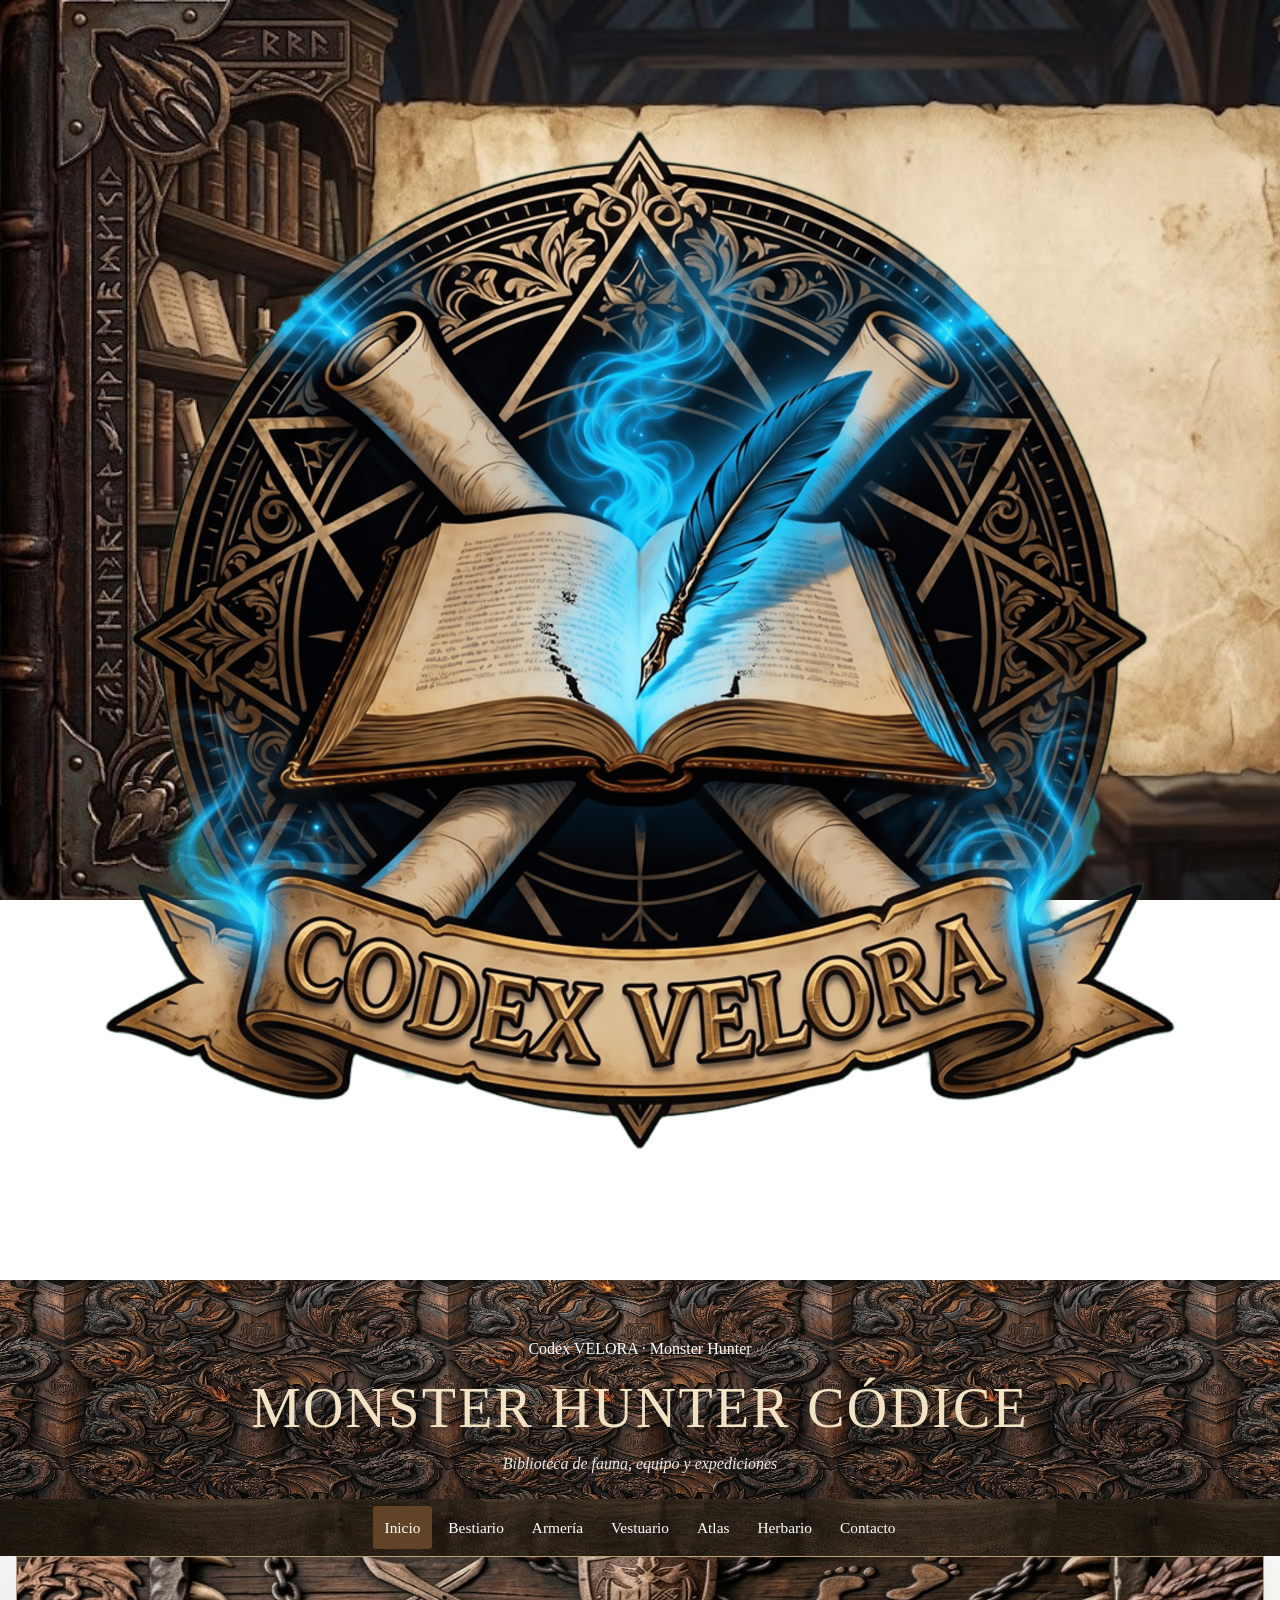
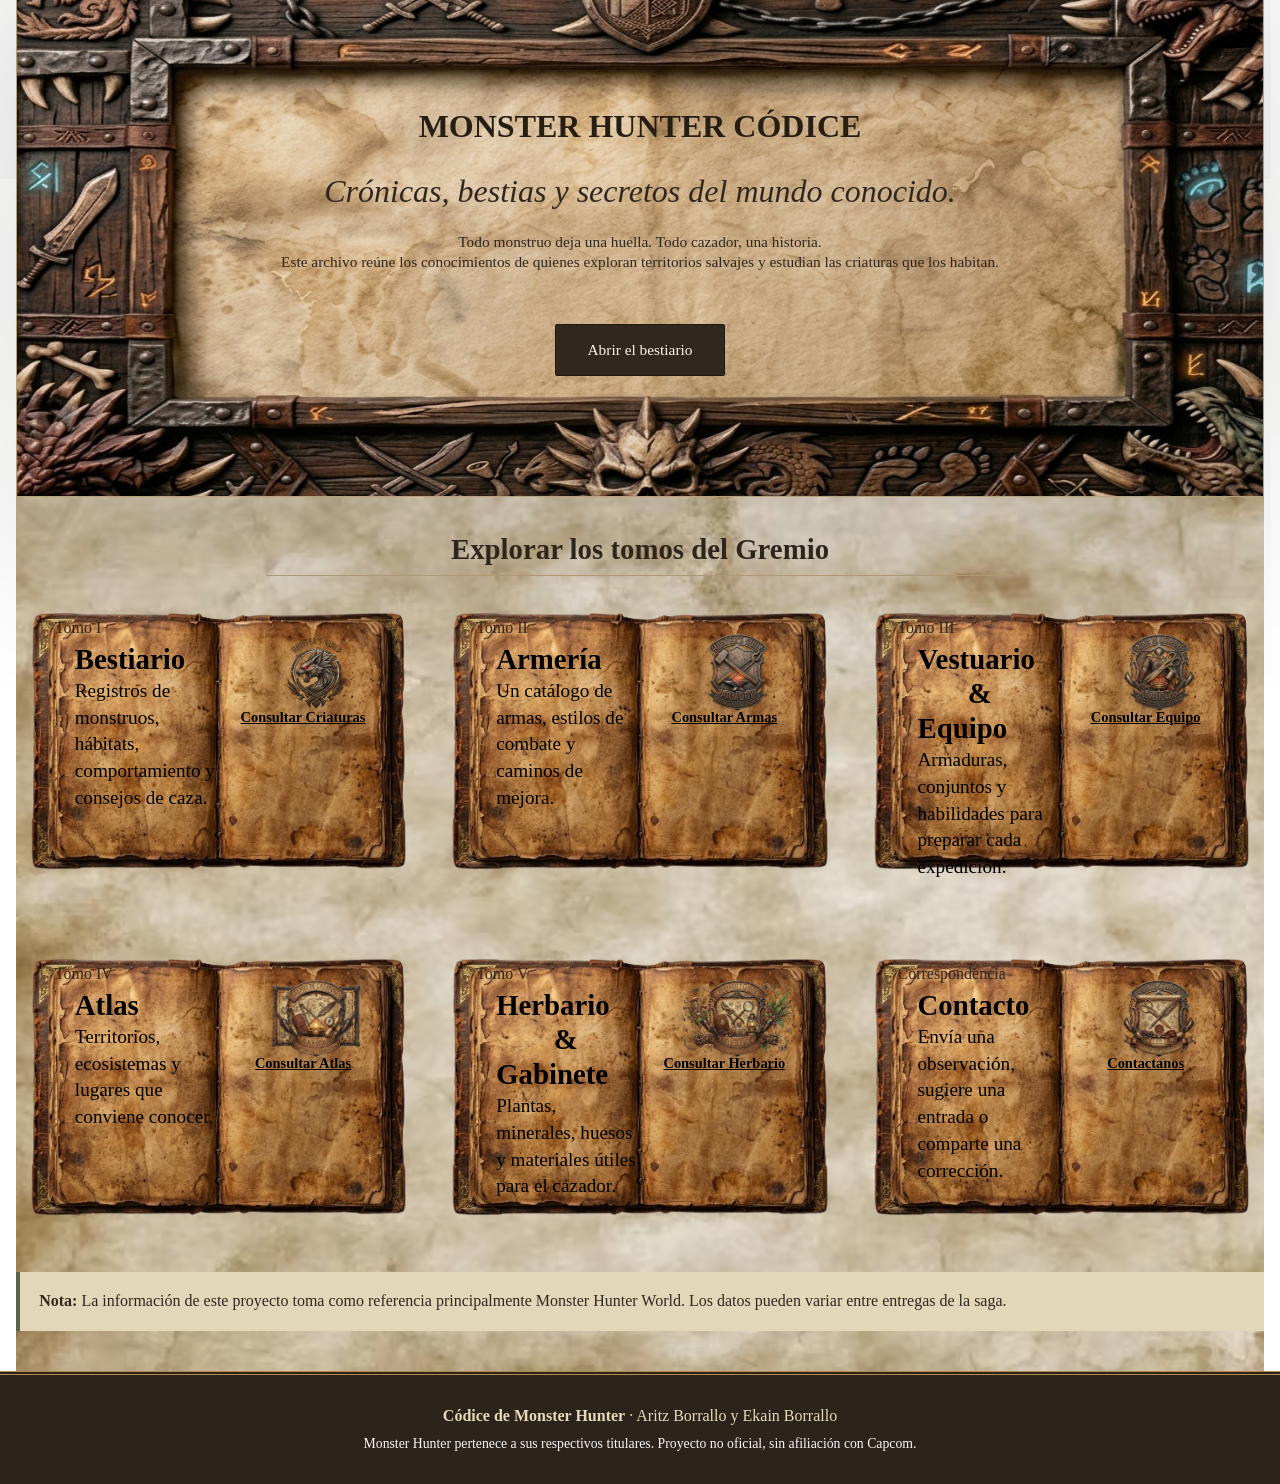
==== index.html @ e7c1351a "ok" ====
<!doctype html>
<html lang="es">
<!--{CONFIG}-->

<head>
  <meta charset="utf-8">
  <meta name="viewport" content="width=device-width, initial-scale=1">
  <meta name="description"
    content="Todo lo que necesitas para entender Monster Hunter: bestiario, armeria, vestuario, herbario y atlas en un solo lugar.">
  <title>MONSTER HUNTER CÓDICE</title>
  <link rel="stylesheet" href="Diseño/Estilos/estilos.css">
  <link rel="stylesheet" href="Diseño/Estilos/propio.css">
  <link rel="icon" type="image/png" href="Media/Imagenes/Logo-Empresa.png">
</head>
<!--{PAGINA}-->

<body>
  <!-- ==========================================
                  ENCABEZADO
  ========================================== -->
  <a class="skip-link" href="#contenido"><img src="Media/Imagenes/Logo-Empresa.png" alt="Logo de la Empresa"> </img></a>
  <!------------------------- TITULAR ------------------------->
  <header class="site-header">
    <div class="header-inner">
      <p class="eyebrow">Codex VELORA · Monster Hunter</p>
      <p class="site-title">MONSTER HUNTER CÓDICE</p>
      <p class="site-subtitle">Biblioteca de fauna, equipo y expediciones</p>
    </div>
  </header>
  <!------------------------- MENU ------------------------->
  <nav class="site-nav" aria-label="Navegación principal">
    <div class="nav-inner">
      <a href="index.html" aria-current="page">Inicio</a>
      <a href="Web/Paginas/bestiario.html">Bestiario</a>
      <a href="Web/Paginas/armeria.html">Armería</a>
      <a href="Web/Paginas/vestuario.html">Vestuario</a>
      <a href="Web/Paginas/atlas.html">Atlas</a>
      <a href="Web/Paginas/herbario.html">Herbario</a>
      <a href="Web/Paginas/contacto.html">Contacto</a>
    </div>
  </nav>

  <!-- ==========================================
                  CUERPO
  ========================================== -->
  <main id="contenido">
    <!------------------------- PANEL-PRINCIAPL ------------------------->
    <section class="paper-panel hero panel">
      <h1 id="titulo-bajo">MONSTER HUNTER CÓDICE</h1>
      <p class="lead" id="subtitulo"><em>Crónicas, bestias y secretos del mundo conocido.</em></p>
      <p class="centro" id="texto-inicio">Todo monstruo deja una huella. Todo cazador, una historia. <br> Este archivo reúne los
        conocimientos de quienes
        exploran territorios salvajes y estudian las criaturas que los habitan.</p><br>
      <a class="button-link" href="Web/Paginas/bestiario.html">Abrir el bestiario</a>
    </section>
    <!------------------------- LIBRERIA ------------------------->
    <h2 class="section-heading centro"> <br>Explorar los tomos del Gremio</h2>
    <section class="card-grid-libros" aria-label="Secciones del archivo">
      <article class="Fondo-libro"><span class="card-icon" aria-hidden="true"></span><span class="tag">Tomo
          I</span>
        <h2>Bestiario</h2>
        <img class="iconos" src="Media/Imagenes/Bestiario-icono-new.png" alt="Icono del Bestiario">
        <p>Registros de monstruos, hábitats, comportamiento y consejos de caza.</p><a class="pos-izquierda"
          href="Web/Paginas/bestiario.html">Consultar Criaturas </a>
      </article>
      <article class="Fondo-libro"><span class="card-icon" aria-hidden="true"></span><span class="tag">Tomo II</span>
        <h2>Armería</h2>
        <img class="iconos" src="Media/Imagenes/Armeria-icono.png" alt="Icono de la Armería">
        <p>Un catálogo de armas, estilos de combate y caminos de mejora.</p><a class="pos-izquierda"
          href="Web/Paginas/armeria.html">Consultar Armas </a>
      </article>
      <article class="Fondo-libro"><span class="card-icon" aria-hidden="true"></span><span class="tag">Tomo
          III</span>
        <h2>Vestuario<br>&nbsp;&nbsp;&nbsp;&nbsp;&nbsp;&nbsp;&nbsp;&<br> Equipo </h2>
        <img class="iconos" src="Media/Imagenes/Vestuario-Gremio-icono.png" alt="Icono del Vestuario">
        <p>Armaduras, conjuntos y habilidades para preparar cada expedición.</p><a class="pos-izquierda"
          href="Web/Paginas/vestuario.html">Consultar Equipo</a><br>
      </article>
      <article class="Fondo-libro"><span class="card-icon" aria-hidden="true"></span><span class="tag">Tomo
          IV</span>
        <h2>Atlas</h2>
        <img class="iconos" src="Media/Imagenes/Atlas-icono.png" alt="Icono del Atlas">
        <p>Territorios, ecosistemas y lugares que conviene conocer.</p><a class="pos-izquierda"
          href="Web/Paginas/atlas.html">Consultar Atlas</a>
      </article>
      <article class="Fondo-libro"><span class="card-icon" aria-hidden="true"></span><span class="tag">Tomo V</span>
        <h2>Herbario <br>&nbsp;&nbsp;&nbsp;&nbsp;&nbsp;&nbsp;&nbsp; & <br>Gabinete</h2>
        <img class="iconos" src="Media/Imagenes/Herbario-Gabinete-icono.png" alt="Icono del Herbario">
        <p>Plantas, minerales, huesos y materiales útiles para el cazador.</p><a class="pos-izquierda"
          href="Web/Paginas/herbario.html">Consultar
          Herbario </a>
      </article>
      <article class="Fondo-libro"><span class="card-icon" aria-hidden="true"></span><span
          class="tag">Correspondencia</span>
        <h2>Contacto</h2>
        <img class="iconos" src="Media/Imagenes/Contacto-icono.png" alt="Icono del Contacto">
        <p>Envía una observación, sugiere una entrada o comparte una corrección.</p><a class="pos-izquierda"
          href="Web/Paginas/contacto.html">Contactanos</a><br>
      </article>
    </section>
    <aside class="note"><strong>Nota:</strong> La información de este proyecto toma como referencia
      principalmente Monster Hunter World. Los datos pueden variar entre entregas de la saga.</aside>
  </main>

  <!-- ==========================================
                  FINAL
  ========================================== -->
  <footer class="site-footer">
    <div class="site-footer-inner">
      <p><strong>Códice de Monster Hunter</strong> · Aritz Borrallo y Ekain Borrallo</p>
      <p class="small-print2">Monster Hunter pertenece a sus respectivos titulares. Proyecto no oficial, sin afiliación
        con Capcom.</p>
    </div>
  </footer>
</body>

</html>
---- Diseño/Estilos/estilos.css ----
/* Identifica unos colores con texto */
:root {
  --ink: #30271f;
  --ink-soft: #554433;
  --paper: #f0e4c8;
  --paper-light: #fbf4e5;
  --paper-dark: #d8c49c;
  --gold: #b28a4c;
  --moss: #59634a;
  --line: #b7a17a;
  --shadow: rgba(25, 18, 12, .22);
  --border-monster: #5f5f5f;
}

/* Da forma a las cajas de texto */
* {
  box-sizing: border-box;
}

html {
  scroll-behavior: smooth;
}
/* Da forma al cuerpo */
body {
  margin: 0;
  color: var(--ink);
  font-family: Georgia, "Times New Roman", serif;
  line-height: 1.65;

}

/* Da forma a las imagenes */
img {
  max-width: 100%;
  display: block;
}

/* Da color a los links */
a {
  color: rgb(103, 80, 47);
}

/* cambia el color de los links al pasar el cursor por encima */
a:hover,
a:focus-visible {
  color: #9a6429;
}

/* Ajusta el header, main, nav y footer */
.header-inner,
.nav-inner,
main,
.site-footer-inner {
  width: min(1300px, calc(100% - 2rem));
  margin-inline: auto
}

/* Ajusta el header */
.header-inner {
  padding: 2.5rem 0 1.35rem;
  text-align: center;
}

/* Ajusta el header */
.site-title {
  margin: 0;
  color: #f5e7c7;
  font-size: clamp(2rem, 6vw, 3.5rem);
  line-height: 1.08;
  letter-spacing: .04em;
  text-transform: uppercase;
}

/* Ajusta el texto del header */
.site-subtitle {
  margin: .75rem 0 0;
  color: #f1f0ed;
  font-style: italic;
}

/* Ajusta el menu */
.site-nav {
  background-image: url('../../Media/Imagenes/Patron-tablas.jpg');
  position: sticky;
  top: 0;
  z-index: 100;
}

/* Ajusta el menu */
.nav-inner {
  display: flex;
  flex-wrap: wrap;
  justify-content: center;
  gap: .25rem;
  padding: .45rem 0;
}

/* Ajusta los links del menu */
.site-nav a {
  display: inline-block;
  padding: .55rem .75rem;
  border-radius: 3px;
  color: white;
  text-decoration: none;
  font-size: .96rem;
}

/* Hace efectos al pasar el cursor por el menu */
.site-nav a:hover,
.site-nav a:focus-visible,
.site-nav a[aria-current="page"] {
  background: #614427;
  color: white;
}

/* Ajusta el main */
main {
  padding: 0rem 0 1.25rem;
  min-height: 60vh;
}

/* Ajusta los section */
.paper-panel {
  background: #2c231b00;
  border: 1px solid var(--line);
  box-shadow: 0 8px 240px var(--shadow);
  padding: clamp(0.5rem, 3vw, 2rem);
  position: relative;
}

/* Ajusta el contenedor del cuadro del inicio */
.panel {
  background-image: url('../../Media/Imagenes/Fondo-inicio-cuadro.jpg');
  background-repeat: no-repeat;
  background-position: center;
  background-size: 120% 130%;
  /* Ajuste exacto al contenedor */
  margin: 0 auto;
}

/* Ajusta el cuadro con el texto del inicio */
.hero {
  text-align: center;
  padding-bottom: 120px;
  position: relative;
}

/* Ajusta el texto del centro del cuadro del inicio */
.hero-texto {
  display: flex;
  flex-direction: column;
  align-items: center;
  margin: 0 auto;
  width: 85%;
}

/* Ajusta el "h1" del cuadro del inicio */
.hero h1 {
  font-size: clamp(1.5rem, 2.5vw, 2.5rem);
  color: #271e13;
  line-height: 1.1;
}

/* Ajusta el texto secundario del cuadro del inicio */
.hero .lead {
  font-size: clamp(1rem, 3vw, 2rem);
  margin: 0 auto 1.5vw auto;
  width: 80%;
  line-height: 1.3;
}

/* Ajusta el texto central del cuadro del inicio*/
.hero .centro {
  font-size: clamp(0.6rem, 1.2vw, 1rem);
  margin: 0 auto 2vw auto;
  width: 80%;
  line-height: 1.3;
}

/* Ajusta el botón del cuadro del inicio */
.hero .button-link {
  font-size: clamp(0.7rem, 1.2vw, 1rem);
  padding: 1vw 2.5vw;
  display: inline-block;
}

/* Ajusta el "h1", "h2" y "h3" */
h1,
h2,
h3 {
  line-height: 1.2;
}

/* Ajusta el "h1" */
h1 {
  font-size: clamp(1.8rem, 4vw, 2.7rem);
  color: #271e13;
}

/* Ajusta el "h2" */
h2 {
  margin-top: 0;
  font-size: clamp(1.35rem, 3vw, 1.8rem);
}

/* Ajusta el "h3" */
h3 {
  margin-bottom: .35rem;
}

/* Ajusta el texto del cuadro del inicio */
.lead {
  max-width: 720px;
  font-size: 1.12rem;
  text-align: center;
  margin: 0 auto;
  width: 60%;
}

/* Ajusta el texto "lead" de la pagina contacto */
.lead-contacto {
  max-width: 720px;
  font-size: 1.12rem;

}

/* Ajusta las lineas finas de las paginas */
.section-heading {
  margin: 2rem 0 1rem;
  padding-bottom: .55rem;
  border-bottom: 1px solid var(--line);
}

/* Ajusta los bloques de texto en blanco de las paginas  */
.card-grid {
  display: grid;
  grid-template-columns: repeat(3, minmax(0, 1fr));
  gap: 1rem;
}

/* Ajusta los bloques de texto en blanco de las paginas  */
.archive-card {
  display: flex;
  flex-direction: column;
  min-height: 100%;
  padding: 1.1rem;
  background: var(--paper-light);
  border: 1px solid var(--line);
  box-shadow: 0 3px 8px var(--shadow);
}

/* Ajusta los textos de los bloques  */
.card-icon {
  font-size: 2.4rem;
}

/* Ajusta los "h2" y "h3" de los bloques en blanco de las paginas  */
.archive-card h2,
.archive-card h3 {
  margin: .4rem 0;
}

/* Ajusta los textos de los bloques en blanco de las paginas  */
.archive-card p {
  margin-top: .35rem;
}

/* Ajusta los links de los bloques en blanco de las paginas  */
.archive-card a {
  margin-top: auto;
  font-weight: bold;
}

/* Ajusta las notas  */
.note {
  padding: 1rem 1.2rem;
  border-left: 4px solid var(--moss);
  background: #e3d7b9;
  margin: 1.25rem 0;
}

/* Ajusta la lista de armeria  */
.detail-list {
  padding-left: 1.25rem;
}

/* Ajusta la lista de armeria  */
.detail-list li {
  margin: .35rem 0;
}

/* Ajusta los articulos de atlas y bestiario  */
.entry {
  display: grid;
  grid-template-columns: 210px 1fr;
  gap: 1rem;
  padding: 1rem 0;
  border-bottom: 1px dashed var(--line);
}

/* Ajusta los articulos de atlas y bestiario  */
.entry:last-child {
  border-bottom: 0;
}

/* Ajusta el bloque de las imagenes de atlas y bestiario  */
.entry-symbol {
  display: grid;
  place-items: center;
  max-height: 120px;
  background: #e1d0aa;
  border: 3px solid var(--border-monster);
  font-size: 2.5rem;
}

/* Ajusta el "h2" de atlas y bestiario  */
.entry h2 {
  margin-bottom: .35rem;
}

/* Ajusta los textos de los article de atlas y bestiario */
.meta {
  color: var(--ink-soft);
  font-size: .92rem;
}

/* Ajusta las tablas */
table {
  width: 100%;
  border-collapse: collapse;
  margin: 1rem 0;
  background: var(--paper-light);
}

/* Ajusta los "th" y "td" */
th,
td {
  border: 1px solid var(--line);
  padding: .7rem;
  text-align: left;
  vertical-align: top;
}

/* Ajusta los "th" */
th {
  background: #dfcba4;
}

/* Ajusta los cuadros en blanco del cuestionario */
form {
  display: grid;
  gap: 1rem;
  max-width: 760px;
}

/* Ajusta los textos del cuestionario */
.form-row {
  display: grid;
  gap: .35rem;
}

/* Ajusta los textos del cuestionario */
label {
  font-weight: bold;
}

/* Ajusta los el cuestionario */
input,
select,
textarea {
  width: 100%;
  padding: .75rem;
  color: var(--ink);
  background: #fffaf0;
  border: 1px solid #9e8966;
  border-radius: 2px;
  font: inherit;
}

/* Ajusta los bloques en blanco del cuestionario */
textarea {
  min-height: 150px;
  resize: vertical;
}

/* Ajusta los los botones del cuestionario */
button,
.button-link {
  display: inline-block;
  width: fit-content;
  padding: .75rem 1.15rem;
  border: 1px solid #201912;
  border-radius: 2px;
  color: var(--paper-light);
  background: var(--ink);
  font: inherit;
  text-decoration: none;
  cursor: pointer;
}

/* Hace efectos al pasar el cursor por los botones */
button:hover,
.button-link:hover {
  background: var(--moss);
  color: white;
}

/* Ajusta los links y el texto de navegacion de inicio de la pagina */
.breadcrumb {
  margin: 0 10px 10px;
  font-size: .9rem;
}

/* Hace efectos al pasar el cursor por los botones */
.site-footer {
  color: #e8d9b8;
  background: #2c231b;
  border-top: 4px double var(--gold);
}

/* Ajusta el footer */
.site-footer-inner {
  padding: 1.5rem 0;
  text-align: center;
}

/* Ajusta el texto del footer */
.site-footer p {
  margin: .25rem 0;
}

/* Ajusta el footer */
.small-print {
  color: hsl(28, 22%, 15%);
  font-size: .86rem;
}

/* Ajusta el footer */
.small-print2 {
  color: hsl(30, 12%, 97%);
  font-size: .86rem;
}

/* Ajusta los "hr" */
hr {
  border: 0;
  border-top: 1px solid var(--line);
  margin: 1.5rem 0;
}

/* Ajusta las paginas a movil de 760px hacia arriba*/
@media (max-width: 760px) {
  .card-grid {
    grid-template-columns: repeat(2, minmax(0, 1fr));
  }

  .two-column {
    grid-template-columns: 1fr;
  }

  .nav-inner {
    gap: 0;
  }

  .site-nav a {
    padding: .5rem .55rem;
    font-size: .9rem;
  }
}

/* Ajusta las paginas a movil de 480px hacia arriba*/
@media (max-width: 480px) {

  .header-inner,
  .nav-inner,
  main,
  .site-footer-inner {
    width: min(100% - 1rem, 1120px);
  }

  main {
    padding-top: 1rem;
  }

  .card-grid {
    grid-template-columns: 1fr;
  }

  .entry {
    grid-template-columns: 70px 1fr;
    gap: .7rem;
  }

  .entry-symbol {
    min-height: 75px;
    font-size: 2rem;
  }

  th,
  td {
    padding: .45rem;
    font-size: .9rem;
  }
}
---- Diseño/Estilos/propio.css ----
/* Cambia el fondo de main por una imagen y la ajusta */
     html {
         background-image: url('../../Media/Imagenes/Marco-Libreria.jpg');
         background-repeat: no-repeat;
         background-size: cover;
         background-attachment: fixed;
     }

     /* Cambia el fondo de main por una imagen y la ajusta */
     main {
         background-image: url('../../Media/Imagenes/FolioViejo.avif');
         background-repeat: no-repeat;
         background-size: cover;
     }


     /* Hace que los iconos de los libros se ajusten y se posicionen */
     .iconos {
         width: 150px;
         height: auto;
         position: absolute;
         top: 45px;
         left: 215px;
     }

     /* Hace que los libros se ajusten y se posicionen. */
     .Fondo-libro {
         margin: 10px;
         display: flex;
         flex-direction: column;
         padding: 1.8rem;
         background: url("../../Media/Imagenes/Libro-antiguo.png") no-repeat center/cover;
         height: 310px;
         position: relative;
     }

     /* Hace que los libros aumenten el tamaño al pasar el cursor por encima */
     .Fondo-libro:hover {
         height: 320px;
     }

     /* Hace que los titulos "h2" y "h3" de los libros se ajusten y se posicionen. */
     .Fondo-libro h2,
     .Fondo-libro h3 {
         margin: .4rem 1.25rem 0;
         margin-top: 0;
         color: black;
         text-align: left;
         padding-right: 40%;
     }
       /* Hace que los textos de los libros se ajusten y se posicionen. */
    .Fondo-libro p {
        margin-top: .35rem;
        margin: .1rem 1.25rem 0;
        color: black;
        font-size: 1.2rem;
        padding-right: 45%;
        line-height: 1.4;
    }

     /* Hace que los links de los libros se ajusten y se posicionen. */
     .Fondo-libro a {
         position: absolute;
         top: 120px;
         left: 202px;
         text-align: center;
         width: 150px;
         font-weight: bold;
         font-size: .9rem;
         color: rgb(0, 0, 0);
         margin: 0;
     }

     /* Hace que los bloques de tomo de los libros se ajusten y se posicionen. */
     .tomo {
         display: inline-block;
         width: fit-content;
         padding: .15rem .5rem;
         border: 1px solid var(--line);
         background: #e4d3af;
         font-size: .78rem;
         letter-spacing: .04em;
         text-transform: uppercase;
         margin-bottom: 20px;
         margin: 1rem 2rem 0;
     }

     /* Hace que los los libros se repitan 3 veces en horizontal y 2 en vertical. */
     .card-grid-libros {
         display: grid;
         grid-template-columns: repeat(3, minmax(0, 1fr));
         gap: 1rem;
     }

     /* Hace que el "h2" del index se centre. */
     .centro {
         text-align: center;
         margin: 0 auto;
         width: 60%;
     }

     /* Hace que el "h1" del index se baje. */
     #titulo-bajo {
         margin-top: 120px;
     }

     /* Hace que la imagen de la pagina contacte se ajuste. */
     .Img-Contacto {
         display: block;
         width: 400px;
         height: auto;
         margin: auto 820px;
         border-radius: 5px;
         position: absolute;
     }

     /* da forma y efectos al logo del navegador */
     .Logo-navegador {
         position: absolute;
         left: 2px;
         top: 2px;
         padding: -5rem -5rem;
         width: clamp(60px, 15vw, 100px);
         background: rgba(67, 42, 5, 0.462);
         box-shadow: 5px 10px 10px 5px black;
         border-radius: 10px;
     }

     /* Hace que la imagen del logo se ajuste */
     .Logo-navegador img {
         width: 100%;
         height: auto;
     }

     /* Hace que la imagen del logo se haga mas pequeña al pasar el cursor por encima */
     .Logo-navegador:hover {
         width: 5rem;
         transition: 0.5s;
     }

     /* Ajusta la imagen del navegador y el color de su texto */
     .site-header {
         color: white;
         background-image: url('../../Media/Imagenes/Navegador.jpg');
         background-size: cover;
         background-position: center;
         background-size: 60% 100%;
         background-position: center center;
     }
     @media (max-width: 760px) {
        .card-grid-libros {
            display: grid;
            grid-template-columns: repeat(2, minmax(0, 1fr));
            
        }

        .Fondo-libro
        {
        height: min-content;

    }
    }

    @media (max-width: 480px) {
        .card-grid-libros {
            display: grid;
            grid-template-columns: repeat(1, minmax(0, 1fr));
            gap: 1rem;
        }
        .Fondo-libro {
            height: 280px;
        }

         .Fondo-libro:hover {
            height: 300px;
        }

        .iconos {
            width: 150px;
            left: 180px;
        }

        .pos-izquierda {
            left: 200px;
            width: 90px;
        }

        .Fondo-libro p {
            font-size: 1.2rem;
        }

        .hero h1 {
            font-size: clamp(1.1rem, 2.5vw, 2.5rem);
            /* Se encoge solo */
            color: #271e13;
            line-height: 1.1;
        }
    }
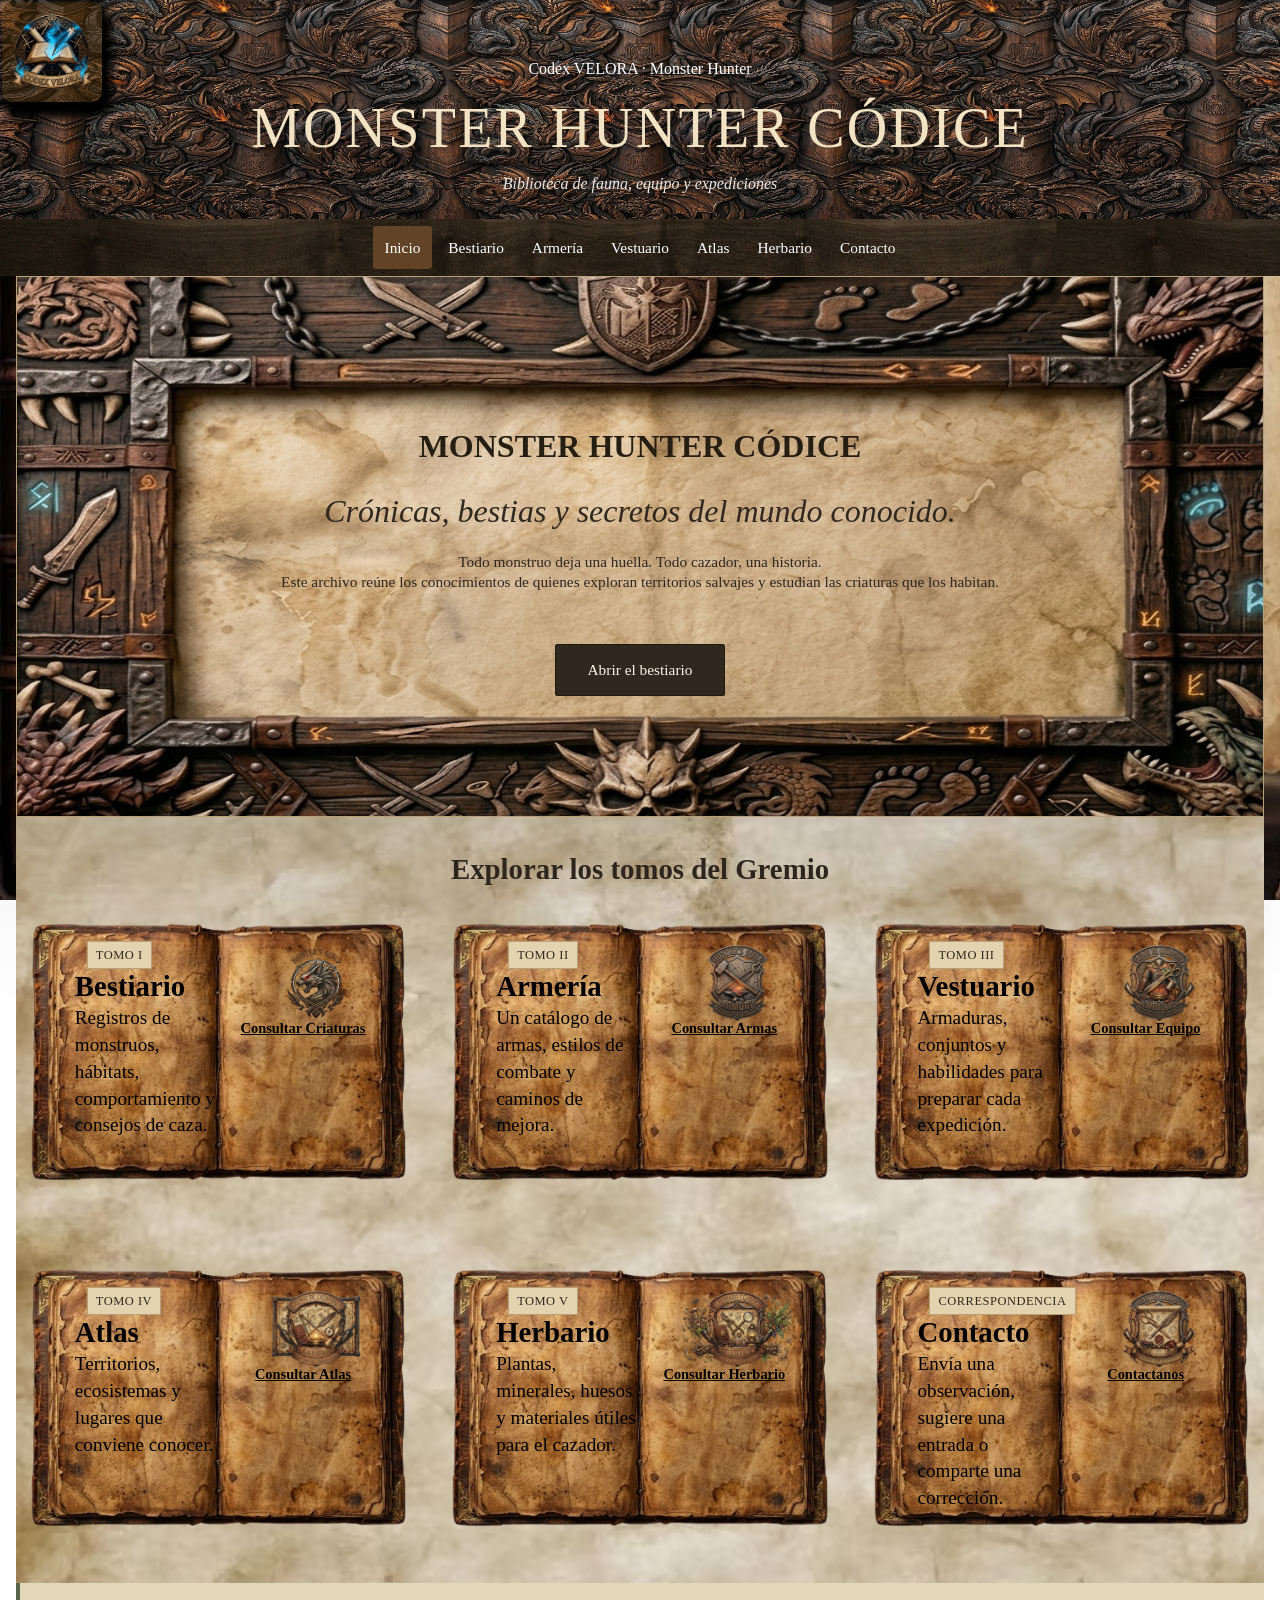
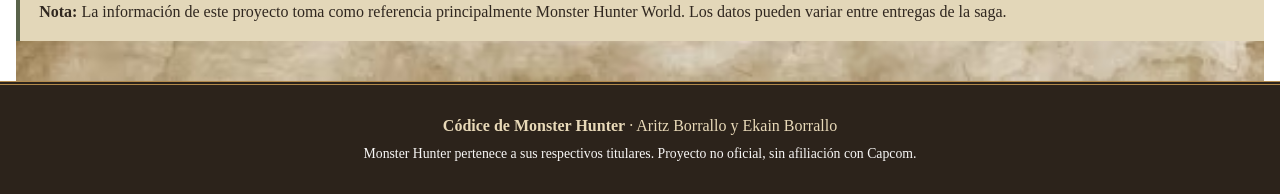
==== commit 4adb0bf6: "rhtjyuki" ====
--- a/index.html
+++ b/index.html
@@ -1,6 +1,6 @@
 <!doctype html>
 <html lang="es">
-<!--{CONFIG}-->
+<!--CONFIGURACION-->
 
 <head>
   <meta charset="utf-8">
@@ -18,7 +18,7 @@
   <!-- ==========================================
                   ENCABEZADO
   ========================================== -->
-  <a class="skip-link" href="#contenido"><img src="Media/Imagenes/Logo-Empresa.png" alt="Logo de la Empresa"> </img></a>
+  <a class="Logo-navegador" href="#contenido"><img src="Media/Imagenes/Logo-Empresa.png" alt="Logo de la Empresa"> </img></a>
   <!------------------------- TITULAR ------------------------->
   <header class="site-header">
     <div class="header-inner">
@@ -54,47 +54,47 @@
       <a class="button-link" href="Web/Paginas/bestiario.html">Abrir el bestiario</a>
     </section>
     <!------------------------- LIBRERIA ------------------------->
-    <h2 class="section-heading centro"> <br>Explorar los tomos del Gremio</h2>
+    <h2 class="section-heading, centro"> <br>Explorar los tomos del Gremio</h2>
     <section class="card-grid-libros" aria-label="Secciones del archivo">
-      <article class="Fondo-libro"><span class="card-icon" aria-hidden="true"></span><span class="tag">Tomo
+      <article class="Fondo-libro"><span class="card-icon" aria-hidden="true"></span><span class="tomo">Tomo
           I</span>
         <h2>Bestiario</h2>
         <img class="iconos" src="Media/Imagenes/Bestiario-icono-new.png" alt="Icono del Bestiario">
-        <p>Registros de monstruos, hábitats, comportamiento y consejos de caza.</p><a class="pos-izquierda"
+        <p>Registros de monstruos, hábitats, comportamiento y consejos de caza.</p><a
           href="Web/Paginas/bestiario.html">Consultar Criaturas </a>
       </article>
-      <article class="Fondo-libro"><span class="card-icon" aria-hidden="true"></span><span class="tag">Tomo II</span>
+      <article class="Fondo-libro"><span class="card-icon" aria-hidden="true"></span><span class="tomo">Tomo II</span>
         <h2>Armería</h2>
         <img class="iconos" src="Media/Imagenes/Armeria-icono.png" alt="Icono de la Armería">
-        <p>Un catálogo de armas, estilos de combate y caminos de mejora.</p><a class="pos-izquierda"
+        <p>Un catálogo de armas, estilos de combate y caminos de mejora.</p><a
           href="Web/Paginas/armeria.html">Consultar Armas </a>
       </article>
-      <article class="Fondo-libro"><span class="card-icon" aria-hidden="true"></span><span class="tag">Tomo
+      <article class="Fondo-libro"><span class="card-icon" aria-hidden="true"></span><span class="tomo">Tomo
           III</span>
-        <h2>Vestuario<br>&nbsp;&nbsp;&nbsp;&nbsp;&nbsp;&nbsp;&nbsp;&<br> Equipo </h2>
+        <h2>Vestuario<br> </h2>
         <img class="iconos" src="Media/Imagenes/Vestuario-Gremio-icono.png" alt="Icono del Vestuario">
-        <p>Armaduras, conjuntos y habilidades para preparar cada expedición.</p><a class="pos-izquierda"
+        <p>Armaduras, conjuntos y habilidades para preparar cada expedición.</p><a
           href="Web/Paginas/vestuario.html">Consultar Equipo</a><br>
       </article>
-      <article class="Fondo-libro"><span class="card-icon" aria-hidden="true"></span><span class="tag">Tomo
+      <article class="Fondo-libro"><span class="card-icon" aria-hidden="true"></span><span class="tomo">Tomo
           IV</span>
         <h2>Atlas</h2>
         <img class="iconos" src="Media/Imagenes/Atlas-icono.png" alt="Icono del Atlas">
-        <p>Territorios, ecosistemas y lugares que conviene conocer.</p><a class="pos-izquierda"
+        <p>Territorios, ecosistemas y lugares que conviene conocer.</p><a
           href="Web/Paginas/atlas.html">Consultar Atlas</a>
       </article>
-      <article class="Fondo-libro"><span class="card-icon" aria-hidden="true"></span><span class="tag">Tomo V</span>
-        <h2>Herbario <br>&nbsp;&nbsp;&nbsp;&nbsp;&nbsp;&nbsp;&nbsp; & <br>Gabinete</h2>
+      <article class="Fondo-libro"><span class="card-icon" aria-hidden="true"></span><span class="tomo">Tomo V</span>
+        <h2>Herbario <br></h2>
         <img class="iconos" src="Media/Imagenes/Herbario-Gabinete-icono.png" alt="Icono del Herbario">
-        <p>Plantas, minerales, huesos y materiales útiles para el cazador.</p><a class="pos-izquierda"
+        <p>Plantas, minerales, huesos y materiales útiles para el cazador.</p><a
           href="Web/Paginas/herbario.html">Consultar
           Herbario </a>
       </article>
       <article class="Fondo-libro"><span class="card-icon" aria-hidden="true"></span><span
-          class="tag">Correspondencia</span>
+          class="tomo">Correspondencia</span>
         <h2>Contacto</h2>
         <img class="iconos" src="Media/Imagenes/Contacto-icono.png" alt="Icono del Contacto">
-        <p>Envía una observación, sugiere una entrada o comparte una corrección.</p><a class="pos-izquierda"
+        <p>Envía una observación, sugiere una entrada o comparte una corrección.</p><a
           href="Web/Paginas/contacto.html">Contactanos</a><br>
       </article>
     </section>
--- a/Diseño/Estilos/estilos.css
+++ b/Diseño/Estilos/estilos.css
@@ -448,7 +448,7 @@
   margin: 1.5rem 0;
 }
 
-/* Ajusta las paginas a movil de 760px hacia arriba*/
+/* Ajusta las paginas a movil de 760px */
 @media (max-width: 760px) {
   .card-grid {
     grid-template-columns: repeat(2, minmax(0, 1fr));
@@ -468,7 +468,7 @@
   }
 }
 
-/* Ajusta las paginas a movil de 480px hacia arriba*/
+/* Ajusta las paginas a movil de 480px */
 @media (max-width: 480px) {
 
   .header-inner,
--- a/Diseño/Estilos/propio.css
+++ b/Diseño/Estilos/propio.css
@@ -119,7 +119,7 @@
          position: absolute;
          left: 2px;
          top: 2px;
-         padding: -5rem -5rem;
+         padding: 0 0;
          width: clamp(60px, 15vw, 100px);
          background: rgba(67, 42, 5, 0.462);
          box-shadow: 5px 10px 10px 5px black;
@@ -147,6 +147,7 @@
          background-size: 60% 100%;
          background-position: center center;
      }
+     /* Ajusta las paginas a movil de 760px */
      @media (max-width: 760px) {
         .card-grid-libros {
             display: grid;
@@ -160,7 +161,7 @@
 
     }
     }
-
+/* Ajusta las paginas a movil de 480px */
     @media (max-width: 480px) {
         .card-grid-libros {
             display: grid;
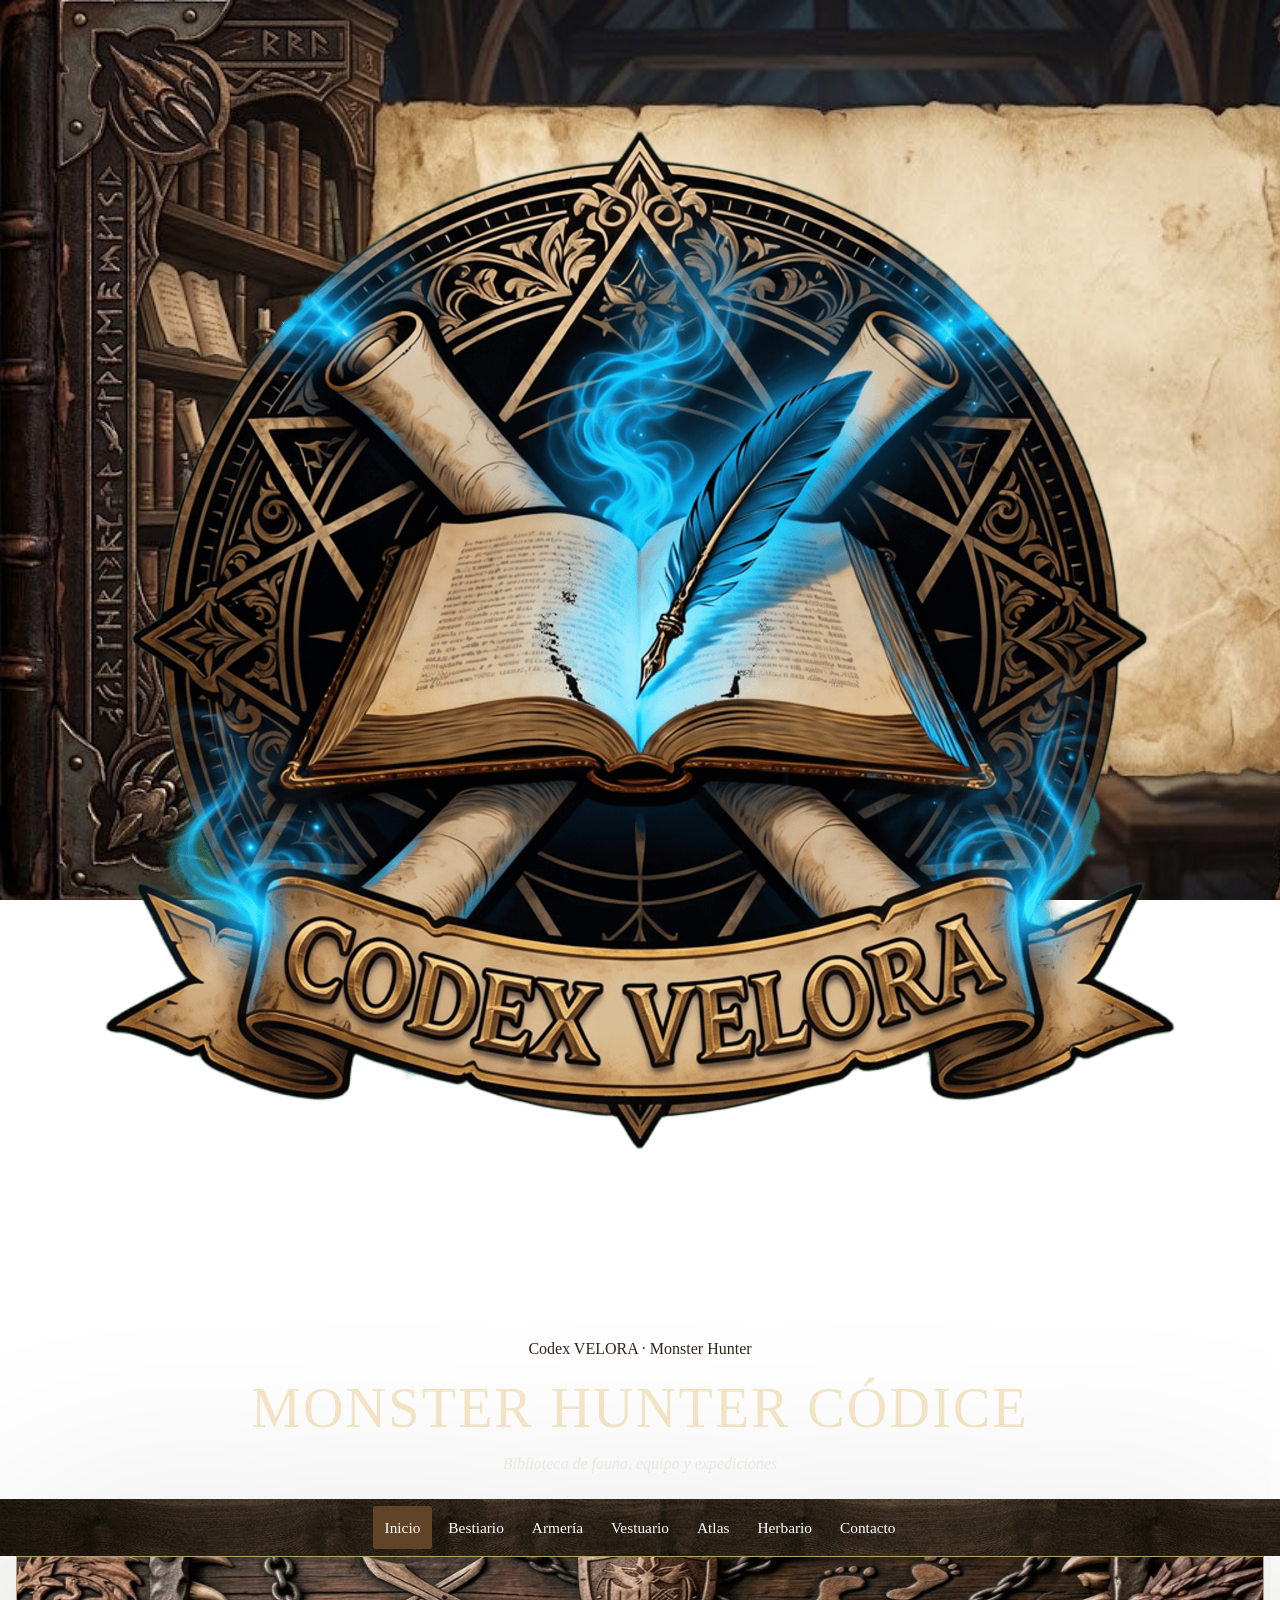
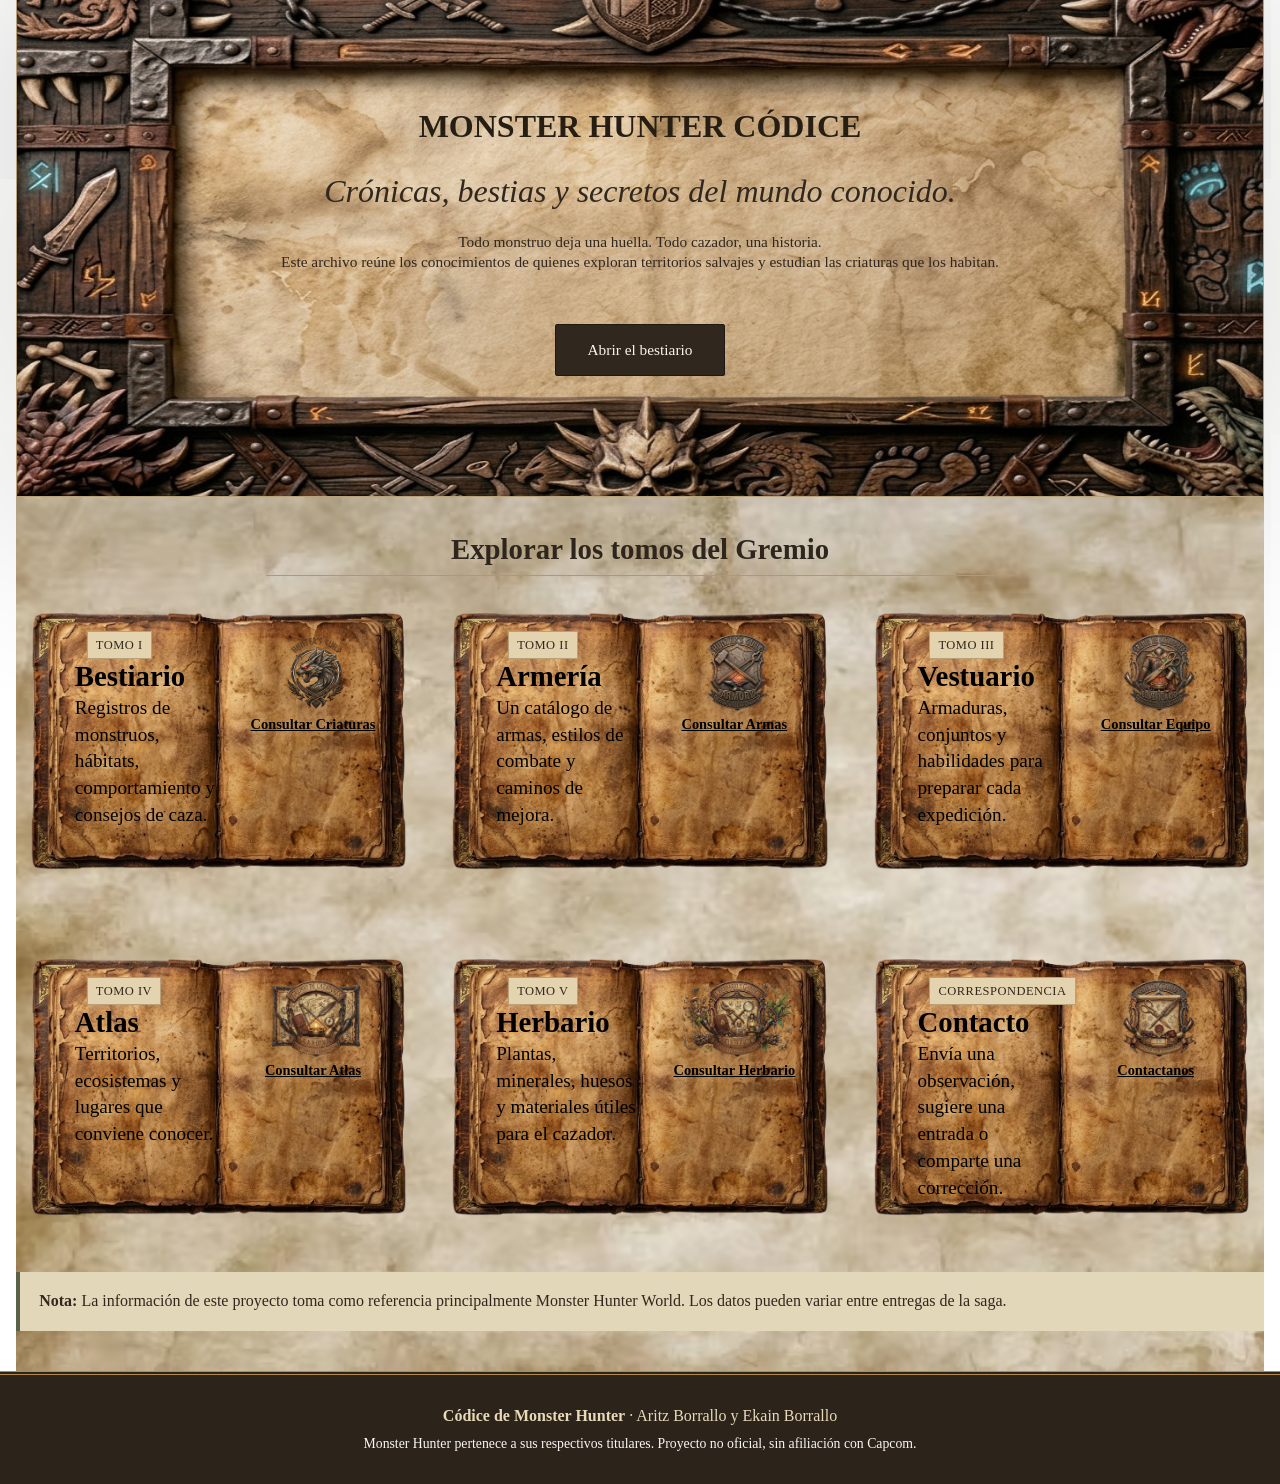
==== commit 0784cdc3: "A 480px moviles y libros bien sin" ====
--- a/index.html
+++ b/index.html
@@ -1,6 +1,6 @@
 <!doctype html>
 <html lang="es">
-<!--CONFIGURACION-->
+<!--{CONFIG}-->
 
 <head>
   <meta charset="utf-8">
@@ -18,7 +18,7 @@
   <!-- ==========================================
                   ENCABEZADO
   ========================================== -->
-  <a class="Logo-navegador" href="#contenido"><img src="Media/Imagenes/Logo-Empresa.png" alt="Logo de la Empresa"> </img></a>
+  <a class="skip-link" href="#contenido"><img src="Media/Imagenes/Logo-Empresa.png" alt="Logo de la Empresa"> </img></a>
   <!------------------------- TITULAR ------------------------->
   <header class="site-header">
     <div class="header-inner">
@@ -54,47 +54,47 @@
       <a class="button-link" href="Web/Paginas/bestiario.html">Abrir el bestiario</a>
     </section>
     <!------------------------- LIBRERIA ------------------------->
-    <h2 class="section-heading, centro"> <br>Explorar los tomos del Gremio</h2>
+    <h2 class="section-heading centro"> <br>Explorar los tomos del Gremio</h2>
     <section class="card-grid-libros" aria-label="Secciones del archivo">
-      <article class="Fondo-libro"><span class="card-icon" aria-hidden="true"></span><span class="tomo">Tomo
+      <article class="Fondo-libro"><span class="card-icon" aria-hidden="true"></span><span class="tag">Tomo
           I</span>
         <h2>Bestiario</h2>
         <img class="iconos" src="Media/Imagenes/Bestiario-icono-new.png" alt="Icono del Bestiario">
-        <p>Registros de monstruos, hábitats, comportamiento y consejos de caza.</p><a
+        <p>Registros de monstruos, hábitats, comportamiento y consejos de caza.</p><a class="pos-izquierda"
           href="Web/Paginas/bestiario.html">Consultar Criaturas </a>
       </article>
-      <article class="Fondo-libro"><span class="card-icon" aria-hidden="true"></span><span class="tomo">Tomo II</span>
+      <article class="Fondo-libro"><span class="card-icon" aria-hidden="true"></span><span class="tag">Tomo II</span>
         <h2>Armería</h2>
         <img class="iconos" src="Media/Imagenes/Armeria-icono.png" alt="Icono de la Armería">
-        <p>Un catálogo de armas, estilos de combate y caminos de mejora.</p><a
+        <p>Un catálogo de armas, estilos de combate y caminos de mejora.</p><a class="pos-izquierda"
           href="Web/Paginas/armeria.html">Consultar Armas </a>
       </article>
-      <article class="Fondo-libro"><span class="card-icon" aria-hidden="true"></span><span class="tomo">Tomo
+      <article class="Fondo-libro"><span class="card-icon" aria-hidden="true"></span><span class="tag">Tomo
           III</span>
         <h2>Vestuario<br> </h2>
         <img class="iconos" src="Media/Imagenes/Vestuario-Gremio-icono.png" alt="Icono del Vestuario">
-        <p>Armaduras, conjuntos y habilidades para preparar cada expedición.</p><a
+        <p>Armaduras, conjuntos y habilidades para preparar cada expedición.</p><a class="pos-izquierda"
           href="Web/Paginas/vestuario.html">Consultar Equipo</a><br>
       </article>
-      <article class="Fondo-libro"><span class="card-icon" aria-hidden="true"></span><span class="tomo">Tomo
+      <article class="Fondo-libro"><span class="card-icon" aria-hidden="true"></span><span class="tag">Tomo
           IV</span>
         <h2>Atlas</h2>
         <img class="iconos" src="Media/Imagenes/Atlas-icono.png" alt="Icono del Atlas">
-        <p>Territorios, ecosistemas y lugares que conviene conocer.</p><a
+        <p>Territorios, ecosistemas y lugares que conviene conocer.</p><a class="pos-izquierda"
           href="Web/Paginas/atlas.html">Consultar Atlas</a>
       </article>
-      <article class="Fondo-libro"><span class="card-icon" aria-hidden="true"></span><span class="tomo">Tomo V</span>
+      <article class="Fondo-libro"><span class="card-icon" aria-hidden="true"></span><span class="tag">Tomo V</span>
         <h2>Herbario <br></h2>
         <img class="iconos" src="Media/Imagenes/Herbario-Gabinete-icono.png" alt="Icono del Herbario">
-        <p>Plantas, minerales, huesos y materiales útiles para el cazador.</p><a
+        <p>Plantas, minerales, huesos y materiales útiles para el cazador.</p><a class="pos-izquierda"
           href="Web/Paginas/herbario.html">Consultar
           Herbario </a>
       </article>
       <article class="Fondo-libro"><span class="card-icon" aria-hidden="true"></span><span
-          class="tomo">Correspondencia</span>
+          class="tag">Correspondencia</span>
         <h2>Contacto</h2>
         <img class="iconos" src="Media/Imagenes/Contacto-icono.png" alt="Icono del Contacto">
-        <p>Envía una observación, sugiere una entrada o comparte una corrección.</p><a
+        <p>Envía una observación, sugiere una entrada o comparte una corrección.</p><a class="pos-izquierda"
           href="Web/Paginas/contacto.html">Contactanos</a><br>
       </article>
     </section>
--- a/Diseño/Estilos/propio.css
+++ b/Diseño/Estilos/propio.css
@@ -1,54 +1,35 @@
-     /* Cambia el fondo de main por una imagen y la ajusta */
-     html {
-         background-image: url('../../Media/Imagenes/Marco-Libreria.jpg');
-         background-repeat: no-repeat;
-         background-size: cover;
-         background-attachment: fixed;
-     }
-
-     /* Cambia el fondo de main por una imagen y la ajusta */
-     main {
-         background-image: url('../../Media/Imagenes/FolioViejo.avif');
-         background-repeat: no-repeat;
-         background-size: cover;
-     }
+    .iconos {
+        width: 150px;
+        height: auto;
+        position: absolute;
+        top: 45px;
+        left: 215px;
+    }
 
 
-     /* Hace que los iconos de los libros se ajusten y se posicionen */
-     .iconos {
-         width: 150px;
-         height: auto;
-         position: absolute;
-         top: 45px;
-         left: 215px;
-     }
+    .Fondo-libro {
+        margin: 10px;
+        display: flex;
+        flex-direction: column;
+        padding: 1.8rem;
+        background: url("../../Media/Imagenes/Libro-antiguo.png") no-repeat center/cover;
+        height: 310px;
+        position: relative;
+    }
 
-     /* Hace que los libros se ajusten y se posicionen. */
-     .Fondo-libro {
-         margin: 10px;
-         display: flex;
-         flex-direction: column;
-         padding: 1.8rem;
-         background: url("../../Media/Imagenes/Libro-antiguo.png") no-repeat center/cover;
-         height: 310px;
-         position: relative;
-     }
+    .Fondo-libro:hover {
+        height: 320px;
+    }
 
-     /* Hace que los libros aumenten el tamaño al pasar el cursor por encima */
-     .Fondo-libro:hover {
-         height: 320px;
-     }
+    .Fondo-libro h2,
+    .Fondo-libro h3 {
+        margin: .4rem 1.25rem 0;
+        margin-top: 0;
+        color: black;
+        text-align: left;
+        padding-right: 40%;
+    }
 
-     /* Hace que los titulos "h2" y "h3" de los libros se ajusten y se posicionen. */
-     .Fondo-libro h2,
-     .Fondo-libro h3 {
-         margin: .4rem 1.25rem 0;
-         margin-top: 0;
-         color: black;
-         text-align: left;
-         padding-right: 40%;
-     }
-       /* Hace que los textos de los libros se ajusten y se posicionen. */
     .Fondo-libro p {
         margin-top: .35rem;
         margin: .1rem 1.25rem 0;
@@ -58,97 +39,88 @@
         line-height: 1.4;
     }
 
-     /* Hace que los links de los libros se ajusten y se posicionen. */
-     .Fondo-libro a {
-         position: absolute;
-         top: 120px;
-         left: 202px;
-         text-align: center;
-         width: 150px;
-         font-weight: bold;
-         font-size: .9rem;
-         color: rgb(0, 0, 0);
-         margin: 0;
-     }
+    .Fondo-libro a {
+        margin-top: .35rem;
+        font-weight: bold;
+        margin-bottom: 20px;
+        margin: .4rem 10px 0;
+        color: black;
+        font-size: .9rem;
+    }
 
-     /* Hace que los bloques de tomo de los libros se ajusten y se posicionen. */
-     .tomo {
-         display: inline-block;
-         width: fit-content;
-         padding: .15rem .5rem;
-         border: 1px solid var(--line);
-         background: #e4d3af;
-         font-size: .78rem;
-         letter-spacing: .04em;
-         text-transform: uppercase;
-         margin-bottom: 20px;
-         margin: 1rem 2rem 0;
-     }
+    .tag {
+        display: inline-block;
+        width: fit-content;
+        padding: .15rem .5rem;
+        border: 1px solid var(--line);
+        background: #e4d3af;
+        font-size: .78rem;
+        letter-spacing: .04em;
+        text-transform: uppercase;
+        margin-bottom: 20px;
+        margin: 1rem 2rem 0;
+    }
 
-     /* Hace que los los libros se repitan 3 veces en horizontal y 2 en vertical. */
-     .card-grid-libros {
-         display: grid;
-         grid-template-columns: repeat(3, minmax(0, 1fr));
-         gap: 1rem;
-     }
+    .card-grid-libros {
+        display: grid;
+        grid-template-columns: repeat(3, minmax(0, 1fr));
+        gap: 1rem;
+    }
 
-     /* Hace que el "h2" del index se centre. */
-     .centro {
-         text-align: center;
-         margin: 0 auto;
-         width: 60%;
-     }
+    .pos-izquierda {
+        position: absolute;
+        top: 120px;
+        left: 202px;
+        text-align: center;
+        width: 150px;
+        font-weight: bold;
+        font-size: .9rem;
+        color: black;
+        margin: 0;
+    }
 
-     /* Hace que el "h1" del index se baje. */
-     #titulo-bajo {
-         margin-top: 120px;
-     }
+    .centro {
+        text-align: center;
+        margin: 0 auto;
+        width: 60%;
+    }
 
-     /* Hace que la imagen de la pagina contacte se ajuste. */
-     .Img-Contacto {
-         display: block;
-         width: 400px;
-         height: auto;
-         margin: auto 820px;
-         border-radius: 5px;
-         position: absolute;
-     }
+    #titulo-bajo {
+        margin-top: 120px;
+    }
 
-     /* da forma y efectos al logo del navegador */
-     .Logo-navegador {
-         position: absolute;
-         left: 2px;
-         top: 2px;
-         padding: 0 0;
-         width: clamp(60px, 15vw, 100px);
-         background: rgba(67, 42, 5, 0.462);
-         box-shadow: 5px 10px 10px 5px black;
-         border-radius: 10px;
-     }
 
-     /* Hace que la imagen del logo se ajuste */
-     .Logo-navegador img {
-         width: 100%;
-         height: auto;
-     }
+    .Img-Contacto {
+        display: block;
+        width: 400px;
+        height: auto;
+        margin: auto 820px;
+        border-radius: 5px;
+        position: absolute;
+    }
 
-     /* Hace que la imagen del logo se haga mas pequeña al pasar el cursor por encima */
-     .Logo-navegador:hover {
-         width: 5rem;
-         transition: 0.5s;
-     }
+    html {
+        /* ------------------------- FONDO ------------------------- */
+        background-image: url('../../Media/Imagenes/Marco-Libreria.jpg');
+        /* URL-Imagen */
+        background-repeat: no-repeat;
+        /* Evitar que la imagen se repita */
+        background-size: cover;
+        /* Ajustar Imagen al Contenedor */
+        background-attachment: fixed;
+        /* Fijar Imagen */
+    }
 
-     /* Ajusta la imagen del navegador y el color de su texto */
-     .site-header {
-         color: white;
-         background-image: url('../../Media/Imagenes/Navegador.jpg');
-         background-size: cover;
-         background-position: center;
-         background-size: 60% 100%;
-         background-position: center center;
-     }
-     /* Ajusta las paginas a movil de 760px */
-     @media (max-width: 760px) {
+    main {
+        background-image: url('../../Media/Imagenes/FolioViejo.avif');
+        /* URL-Imagen */
+        background-repeat: no-repeat;
+        /* Evitar que la imagen se repita */
+        background-size: cover;
+        /* Ajustar Imagen al Contenedor */
+    }
+
+    @media (max-width: 760px) {
         .card-grid-libros {
             display: grid;
             grid-template-columns: repeat(2, minmax(0, 1fr));
@@ -161,7 +133,7 @@
 
     }
     }
-/* Ajusta las paginas a movil de 480px */
+
     @media (max-width: 480px) {
         .card-grid-libros {
             display: grid;
@@ -169,31 +141,24 @@
             gap: 1rem;
         }
         .Fondo-libro {
-            height: 280px;
+            height: 200px;
         }
 
          .Fondo-libro:hover {
-            height: 300px;
+            height: 220px;
         }
 
         .iconos {
-            width: 150px;
-            left: 180px;
+            width: 100px;
+            left: 150px;
         }
 
         .pos-izquierda {
-            left: 200px;
+            left: 140px;
             width: 90px;
         }
 
         .Fondo-libro p {
-            font-size: 1.2rem;
-        }
-
-        .hero h1 {
-            font-size: clamp(1.1rem, 2.5vw, 2.5rem);
-            /* Se encoge solo */
-            color: #271e13;
-            line-height: 1.1;
+            font-size: .6rem;
         }
     }
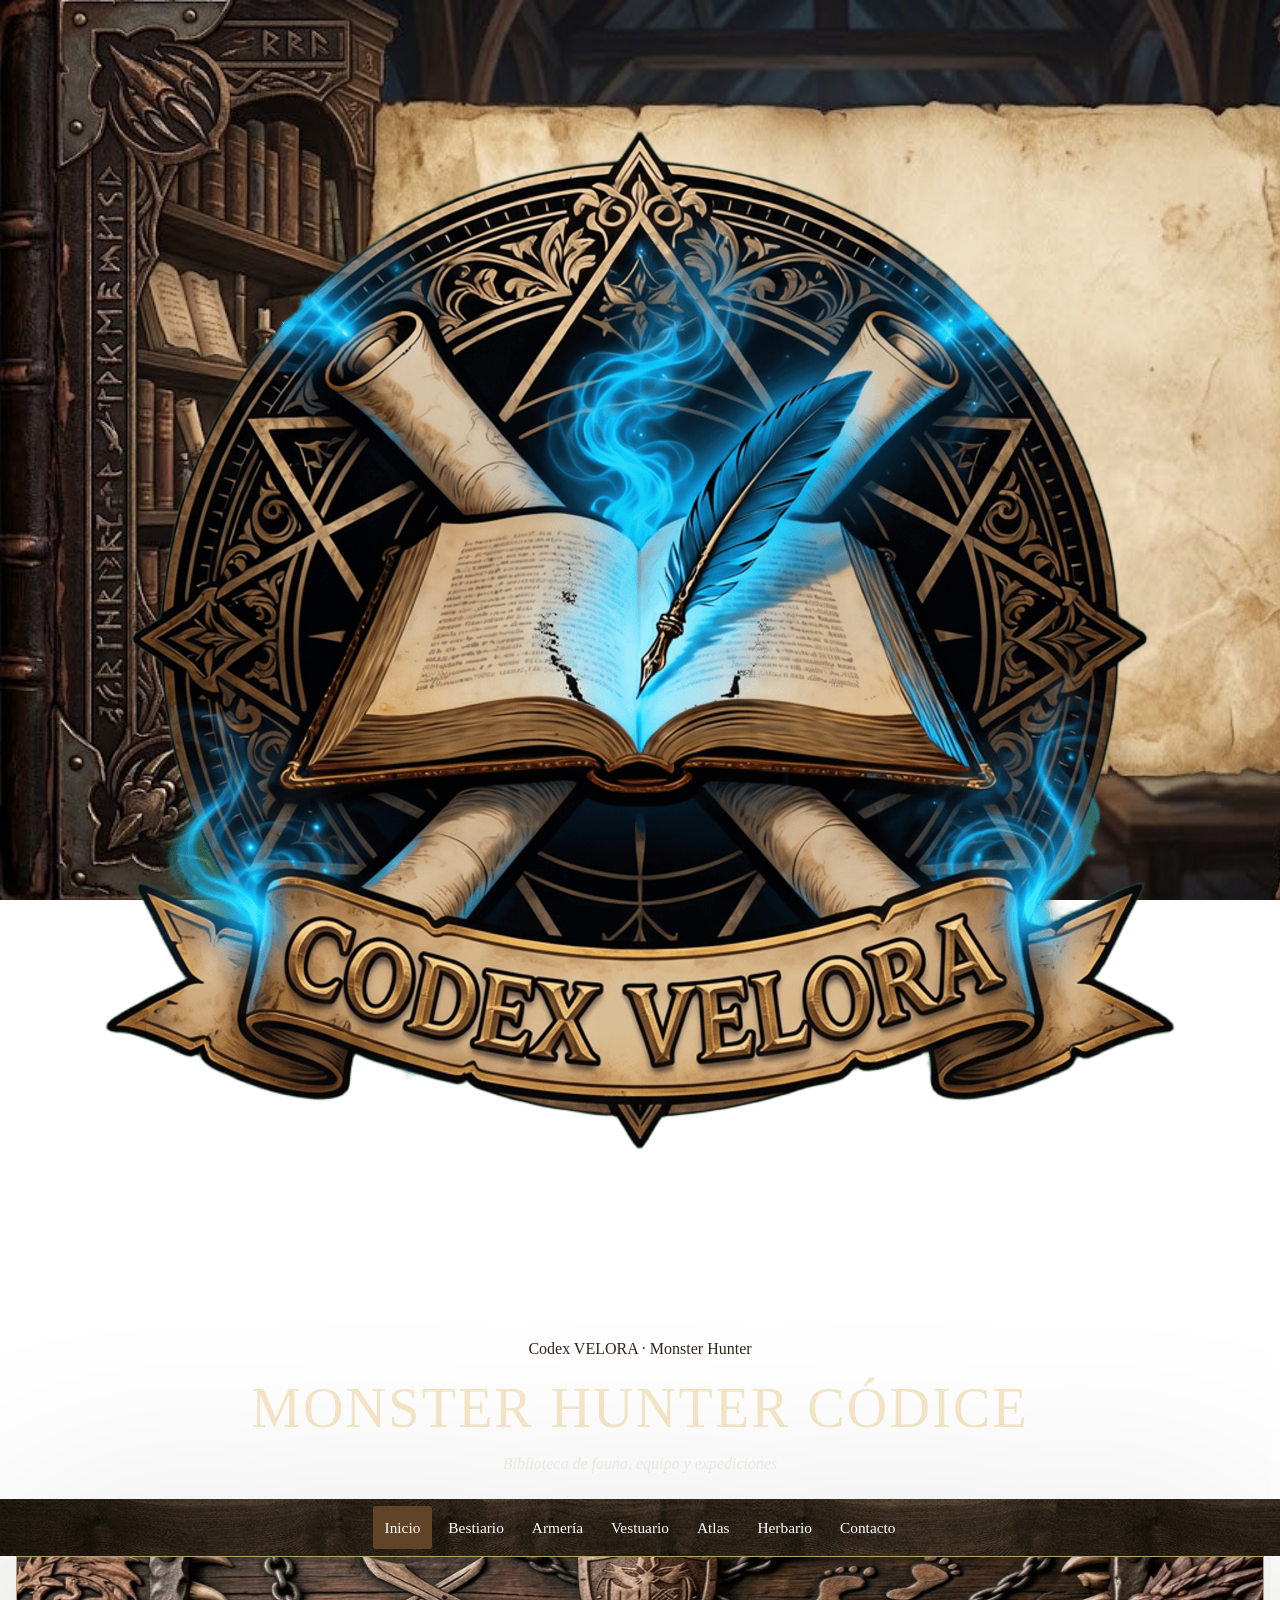
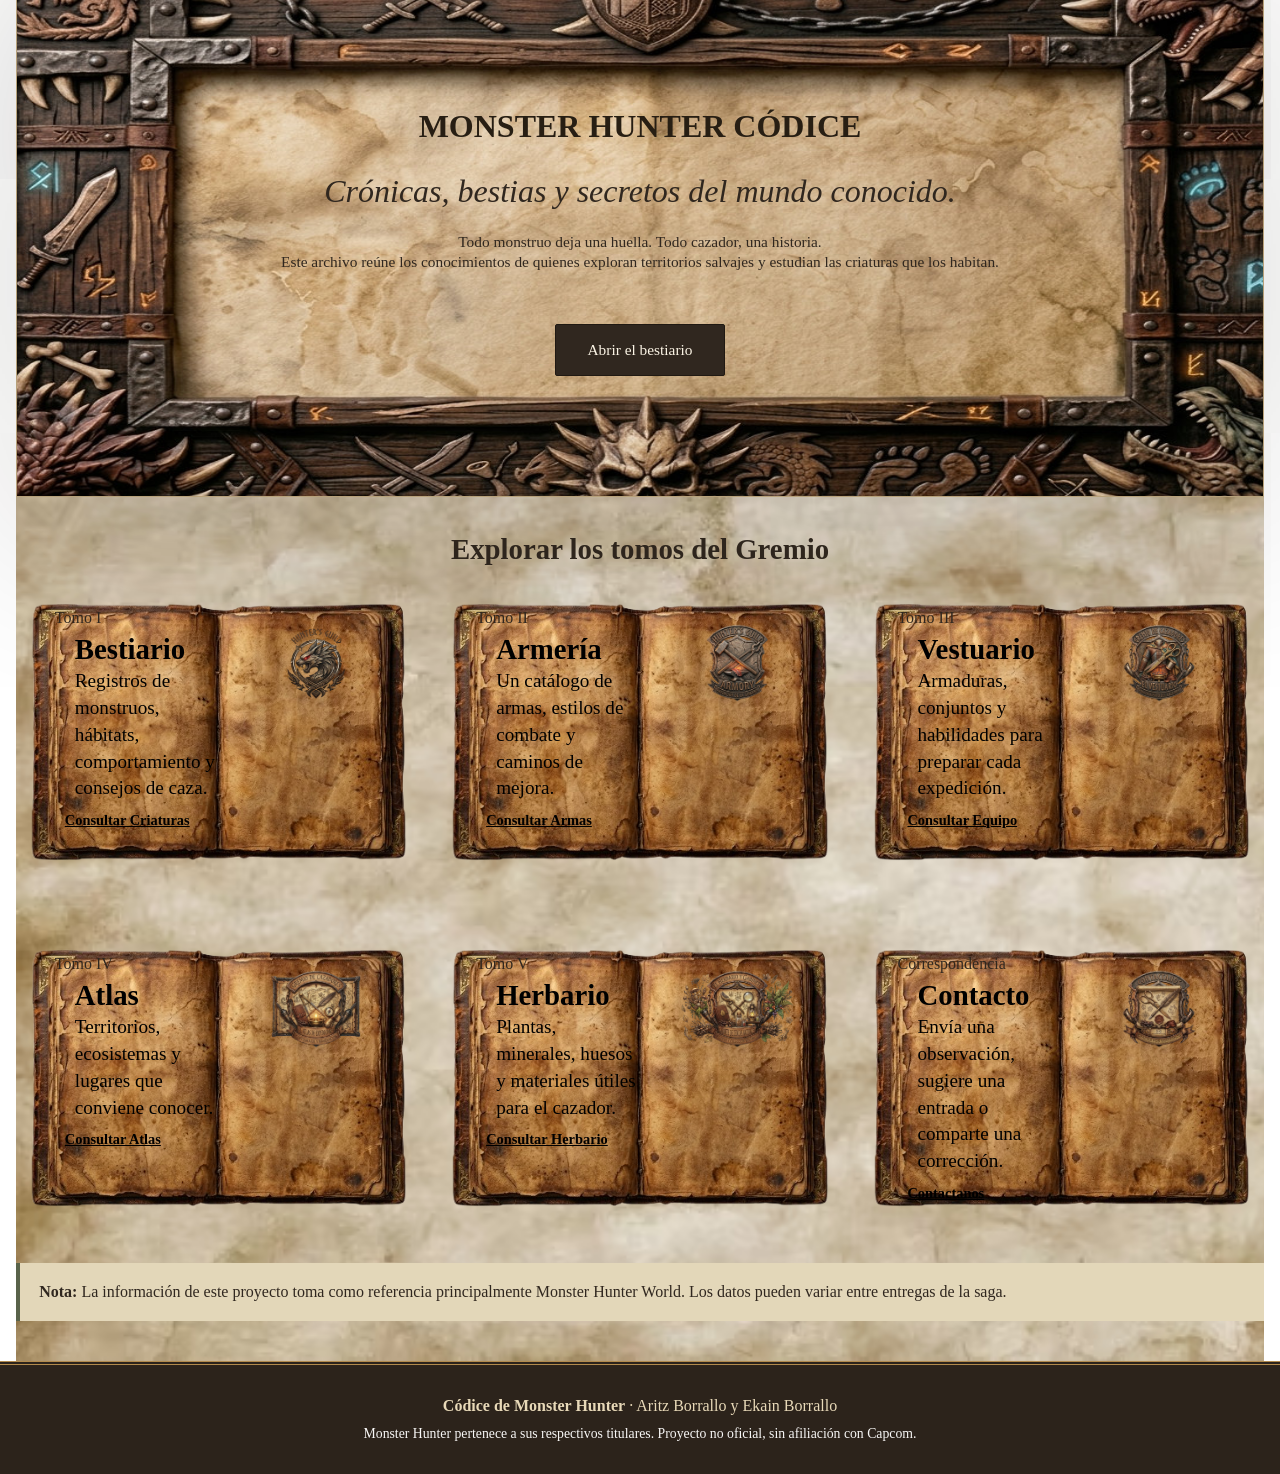
==== commit 5d4080e0: "img ommited" ====
--- a/index.html
+++ b/index.html
@@ -1,6 +1,6 @@
 <!doctype html>
 <html lang="es">
-<!--{CONFIG}-->
+<!--CONFIGURACION-->
 
 <head>
   <meta charset="utf-8">
@@ -18,7 +18,7 @@
   <!-- ==========================================
                   ENCABEZADO
   ========================================== -->
-  <a class="skip-link" href="#contenido"><img src="Media/Imagenes/Logo-Empresa.png" alt="Logo de la Empresa"> </img></a>
+  <a class="Logo-navegador" href="#contenido"><img src="Media/Imagenes/Logo-Empresa.png" alt="Logo de la Empresa"> </a>
   <!------------------------- TITULAR ------------------------->
   <header class="site-header">
     <div class="header-inner">
@@ -54,47 +54,47 @@
       <a class="button-link" href="Web/Paginas/bestiario.html">Abrir el bestiario</a>
     </section>
     <!------------------------- LIBRERIA ------------------------->
-    <h2 class="section-heading centro"> <br>Explorar los tomos del Gremio</h2>
+    <h2 class="section-heading, centro"> <br>Explorar los tomos del Gremio</h2>
     <section class="card-grid-libros" aria-label="Secciones del archivo">
-      <article class="Fondo-libro"><span class="card-icon" aria-hidden="true"></span><span class="tag">Tomo
+      <article class="Fondo-libro"><span class="card-icon" aria-hidden="true"></span><span class="tomo">Tomo
           I</span>
         <h2>Bestiario</h2>
         <img class="iconos" src="Media/Imagenes/Bestiario-icono-new.png" alt="Icono del Bestiario">
-        <p>Registros de monstruos, hábitats, comportamiento y consejos de caza.</p><a class="pos-izquierda"
+        <p>Registros de monstruos, hábitats, comportamiento y consejos de caza.</p><a
           href="Web/Paginas/bestiario.html">Consultar Criaturas </a>
       </article>
-      <article class="Fondo-libro"><span class="card-icon" aria-hidden="true"></span><span class="tag">Tomo II</span>
+      <article class="Fondo-libro"><span class="card-icon" aria-hidden="true"></span><span class="tomo">Tomo II</span>
         <h2>Armería</h2>
         <img class="iconos" src="Media/Imagenes/Armeria-icono.png" alt="Icono de la Armería">
-        <p>Un catálogo de armas, estilos de combate y caminos de mejora.</p><a class="pos-izquierda"
+        <p>Un catálogo de armas, estilos de combate y caminos de mejora.</p><a
           href="Web/Paginas/armeria.html">Consultar Armas </a>
       </article>
-      <article class="Fondo-libro"><span class="card-icon" aria-hidden="true"></span><span class="tag">Tomo
+      <article class="Fondo-libro"><span class="card-icon" aria-hidden="true"></span><span class="tomo">Tomo
           III</span>
         <h2>Vestuario<br> </h2>
         <img class="iconos" src="Media/Imagenes/Vestuario-Gremio-icono.png" alt="Icono del Vestuario">
-        <p>Armaduras, conjuntos y habilidades para preparar cada expedición.</p><a class="pos-izquierda"
+        <p>Armaduras, conjuntos y habilidades para preparar cada expedición.</p><a
           href="Web/Paginas/vestuario.html">Consultar Equipo</a><br>
       </article>
-      <article class="Fondo-libro"><span class="card-icon" aria-hidden="true"></span><span class="tag">Tomo
+      <article class="Fondo-libro"><span class="card-icon" aria-hidden="true"></span><span class="tomo">Tomo
           IV</span>
         <h2>Atlas</h2>
         <img class="iconos" src="Media/Imagenes/Atlas-icono.png" alt="Icono del Atlas">
-        <p>Territorios, ecosistemas y lugares que conviene conocer.</p><a class="pos-izquierda"
+        <p>Territorios, ecosistemas y lugares que conviene conocer.</p><a
           href="Web/Paginas/atlas.html">Consultar Atlas</a>
       </article>
-      <article class="Fondo-libro"><span class="card-icon" aria-hidden="true"></span><span class="tag">Tomo V</span>
+      <article class="Fondo-libro"><span class="card-icon" aria-hidden="true"></span><span class="tomo">Tomo V</span>
         <h2>Herbario <br></h2>
         <img class="iconos" src="Media/Imagenes/Herbario-Gabinete-icono.png" alt="Icono del Herbario">
-        <p>Plantas, minerales, huesos y materiales útiles para el cazador.</p><a class="pos-izquierda"
+        <p>Plantas, minerales, huesos y materiales útiles para el cazador.</p><a
           href="Web/Paginas/herbario.html">Consultar
           Herbario </a>
       </article>
       <article class="Fondo-libro"><span class="card-icon" aria-hidden="true"></span><span
-          class="tag">Correspondencia</span>
+          class="tomo">Correspondencia</span>
         <h2>Contacto</h2>
         <img class="iconos" src="Media/Imagenes/Contacto-icono.png" alt="Icono del Contacto">
-        <p>Envía una observación, sugiere una entrada o comparte una corrección.</p><a class="pos-izquierda"
+        <p>Envía una observación, sugiere una entrada o comparte una corrección.</p><a
           href="Web/Paginas/contacto.html">Contactanos</a><br>
       </article>
     </section>
--- a/Diseño/Estilos/propio.css
+++ b/Diseño/Estilos/propio.css
@@ -141,24 +141,31 @@
             gap: 1rem;
         }
         .Fondo-libro {
-            height: 200px;
+            height: 280px;
         }
 
          .Fondo-libro:hover {
-            height: 220px;
+            height: 300px;
         }
 
         .iconos {
-            width: 100px;
-            left: 150px;
+            width: 150px;
+            left: 180px;
         }
 
         .pos-izquierda {
-            left: 140px;
+            left: 200px;
             width: 90px;
         }
 
         .Fondo-libro p {
-            font-size: .6rem;
+            font-size: 1.2rem;
+        }
+
+        .hero h1 {
+            font-size: clamp(1.1rem, 2.5vw, 2.5rem);
+            /* Se encoge solo */
+            color: #271e13;
+            line-height: 1.1;
         }
     }
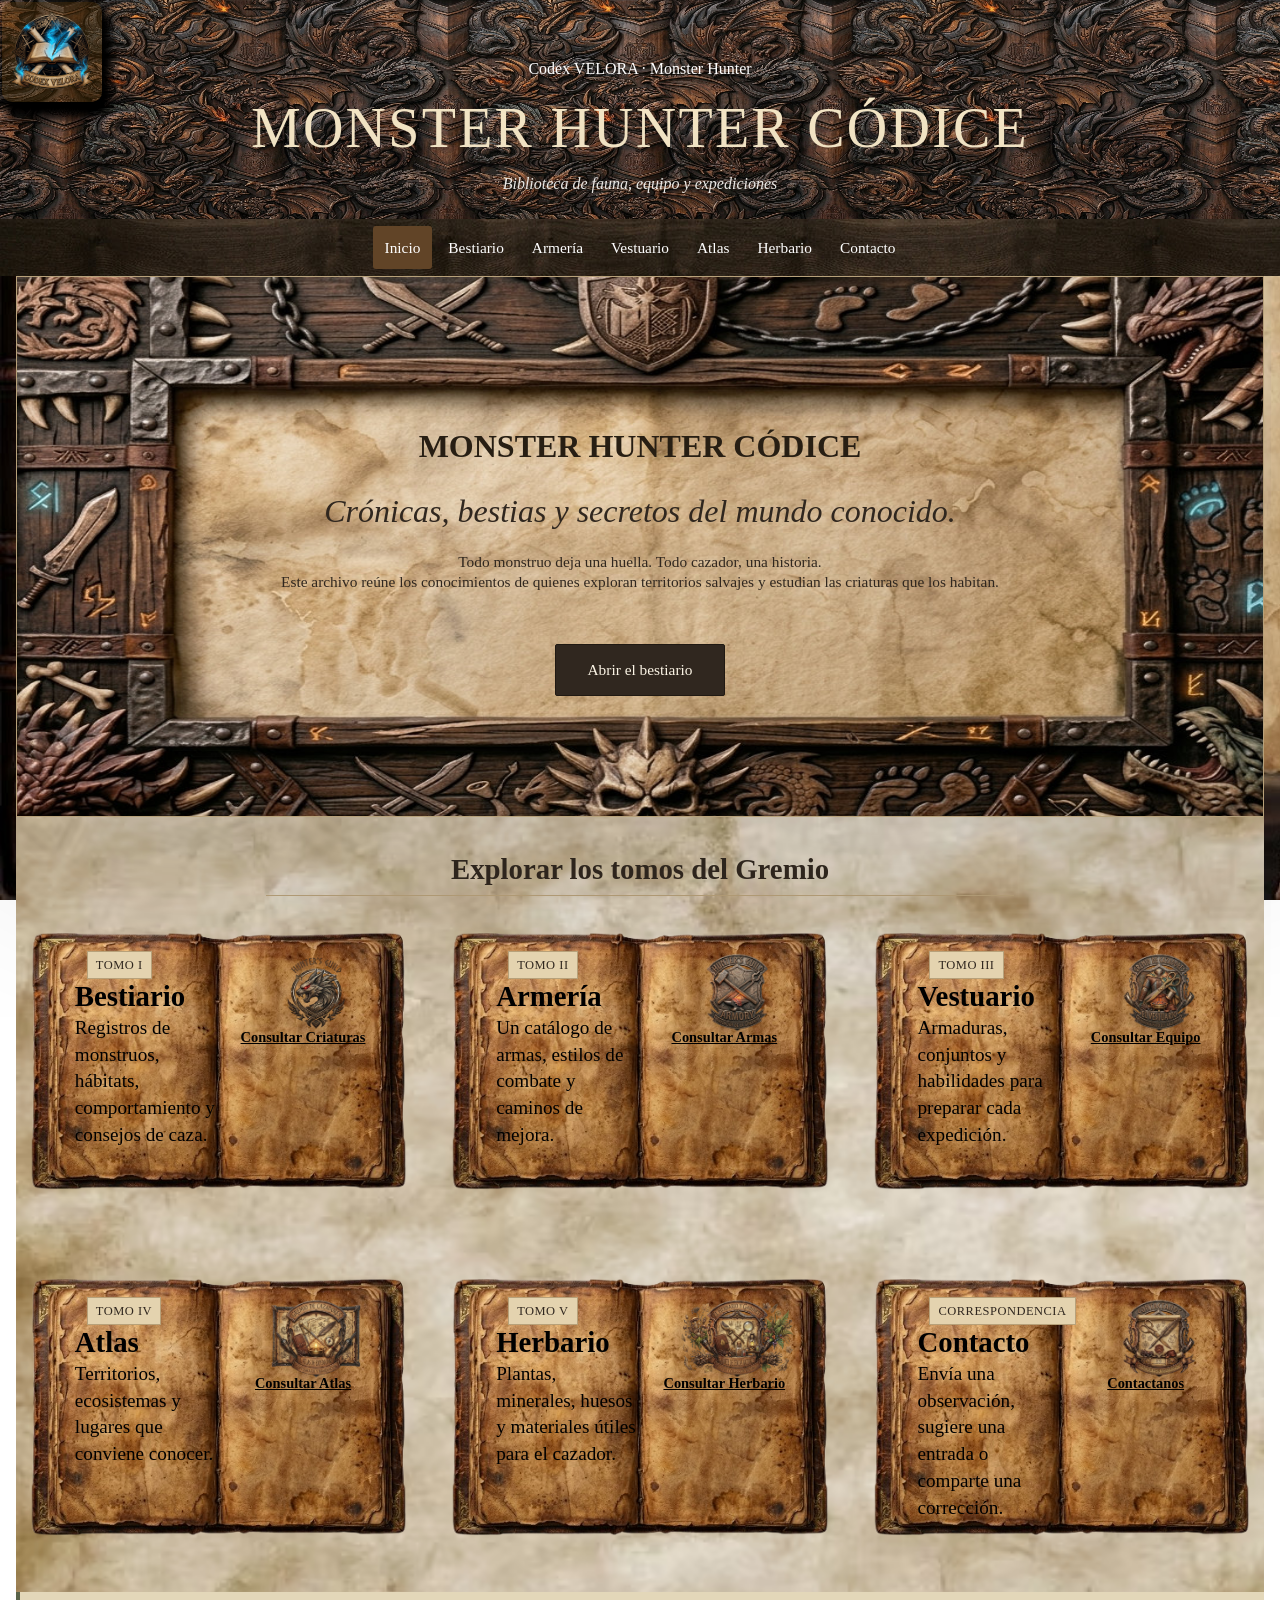
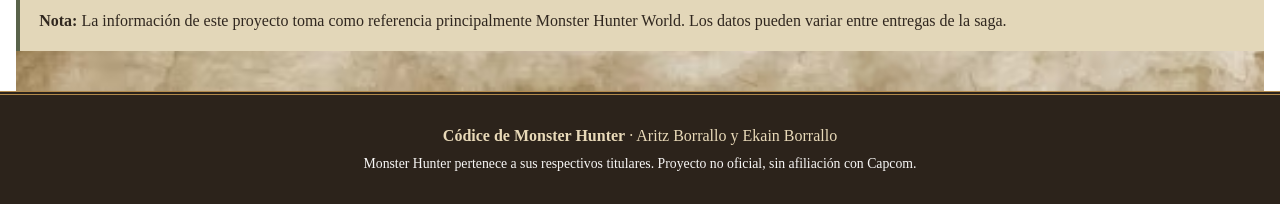
==== commit 1f9da0ca: "ll" ====
--- a/index.html
+++ b/index.html
@@ -1,4 +1,4 @@
-<!doctype html>
+<!DOCTYPE html>
 <html lang="es">
 <!--CONFIGURACION-->
 
@@ -18,8 +18,8 @@
   <!-- ==========================================
                   ENCABEZADO
   ========================================== -->
-  <a class="Logo-navegador" href="#contenido"><img src="Media/Imagenes/Logo-Empresa.png" alt="Logo de la Empresa"> </a>
-  <!------------------------- TITULAR ------------------------->
+  <a class="Logo-navegador" href="#contenido"><img src="Media/Imagenes/Logo-Empresa.png" alt="Logo de la Empresa"></a>
+  <!-- ======================== TITULAR ======================== -->
   <header class="site-header">
     <div class="header-inner">
       <p class="eyebrow">Codex VELORA · Monster Hunter</p>
@@ -27,7 +27,7 @@
       <p class="site-subtitle">Biblioteca de fauna, equipo y expediciones</p>
     </div>
   </header>
-  <!------------------------- MENU ------------------------->
+  <!-- ======================== MENU ======================== -->
   <nav class="site-nav" aria-label="Navegación principal">
     <div class="nav-inner">
       <a href="index.html" aria-current="page">Inicio</a>
@@ -44,17 +44,18 @@
                   CUERPO
   ========================================== -->
   <main id="contenido">
-    <!------------------------- PANEL-PRINCIAPL ------------------------->
+    <!-- ======================== PANEL PRINCIPAL ======================== -->
     <section class="paper-panel hero panel">
       <h1 id="titulo-bajo">MONSTER HUNTER CÓDICE</h1>
       <p class="lead" id="subtitulo"><em>Crónicas, bestias y secretos del mundo conocido.</em></p>
-      <p class="centro" id="texto-inicio">Todo monstruo deja una huella. Todo cazador, una historia. <br> Este archivo reúne los
+      <p class="centro" id="texto-inicio">Todo monstruo deja una huella. Todo cazador, una historia. <br> Este archivo
+        reúne los
         conocimientos de quienes
         exploran territorios salvajes y estudian las criaturas que los habitan.</p><br>
       <a class="button-link" href="Web/Paginas/bestiario.html">Abrir el bestiario</a>
     </section>
-    <!------------------------- LIBRERIA ------------------------->
-    <h2 class="section-heading, centro"> <br>Explorar los tomos del Gremio</h2>
+    <!-- ======================== LIBRERIA ======================== -->
+    <h2 class="section-heading centro"> <br>Explorar los tomos del Gremio</h2>
     <section class="card-grid-libros" aria-label="Secciones del archivo">
       <article class="Fondo-libro"><span class="card-icon" aria-hidden="true"></span><span class="tomo">Tomo
           I</span>
@@ -66,8 +67,8 @@
       <article class="Fondo-libro"><span class="card-icon" aria-hidden="true"></span><span class="tomo">Tomo II</span>
         <h2>Armería</h2>
         <img class="iconos" src="Media/Imagenes/Armeria-icono.png" alt="Icono de la Armería">
-        <p>Un catálogo de armas, estilos de combate y caminos de mejora.</p><a
-          href="Web/Paginas/armeria.html">Consultar Armas </a>
+        <p>Un catálogo de armas, estilos de combate y caminos de mejora.</p><a href="Web/Paginas/armeria.html">Consultar
+          Armas </a>
       </article>
       <article class="Fondo-libro"><span class="card-icon" aria-hidden="true"></span><span class="tomo">Tomo
           III</span>
@@ -80,8 +81,8 @@
           IV</span>
         <h2>Atlas</h2>
         <img class="iconos" src="Media/Imagenes/Atlas-icono.png" alt="Icono del Atlas">
-        <p>Territorios, ecosistemas y lugares que conviene conocer.</p><a
-          href="Web/Paginas/atlas.html">Consultar Atlas</a>
+        <p>Territorios, ecosistemas y lugares que conviene conocer.</p><a href="Web/Paginas/atlas.html">Consultar
+          Atlas</a>
       </article>
       <article class="Fondo-libro"><span class="card-icon" aria-hidden="true"></span><span class="tomo">Tomo V</span>
         <h2>Herbario <br></h2>
--- a/Diseño/Estilos/propio.css
+++ b/Diseño/Estilos/propio.css
@@ -1,35 +1,54 @@
-    .iconos {
-        width: 150px;
-        height: auto;
-        position: absolute;
-        top: 45px;
-        left: 215px;
-    }
-
-
-    .Fondo-libro {
-        margin: 10px;
-        display: flex;
-        flex-direction: column;
-        padding: 1.8rem;
-        background: url("../../Media/Imagenes/Libro-antiguo.png") no-repeat center/cover;
-        height: 310px;
-        position: relative;
-    }
-
-    .Fondo-libro:hover {
-        height: 320px;
-    }
-
-    .Fondo-libro h2,
-    .Fondo-libro h3 {
-        margin: .4rem 1.25rem 0;
-        margin-top: 0;
-        color: black;
-        text-align: left;
-        padding-right: 40%;
-    }
-
+     /* Cambia el fondo de main por una imagen y la ajusta */
+     html {
+         background-image: url('../../Media/Imagenes/Marco-Libreria.jpg');
+         background-repeat: no-repeat;
+         background-size: cover;
+         background-attachment: fixed;
+     }
+
+     /* Cambia el fondo de main por una imagen y la ajusta */
+     main {
+         background-image: url('../../Media/Imagenes/FolioViejo.avif');
+         background-repeat: no-repeat;
+         background-size: cover;
+     }
+
+
+     /* Hace que los iconos de los libros se ajusten y se posicionen */
+     .iconos {
+         width: 150px;
+         height: auto;
+         position: absolute;
+         top: 45px;
+         left: 215px;
+     }
+
+     /* Hace que los libros se ajusten y se posicionen. */
+     .Fondo-libro {
+         margin: 10px;
+         display: flex;
+         flex-direction: column;
+         padding: 1.8rem;
+         background: url("../../Media/Imagenes/Libro-antiguo.png") no-repeat center/cover;
+         height: 310px;
+         position: relative;
+     }
+
+     /* Hace que los libros aumenten el tamaño al pasar el cursor por encima */
+     .Fondo-libro:hover {
+         height: 320px;
+     }
+
+     /* Hace que los titulos "h2" y "h3" de los libros se ajusten y se posicionen. */
+     .Fondo-libro h2,
+     .Fondo-libro h3 {
+         margin: .4rem 1.25rem 0;
+         margin-top: 0;
+         color: black;
+         text-align: left;
+         padding-right: 40%;
+     }
+       /* Hace que los textos de los libros se ajusten y se posicionen. */
     .Fondo-libro p {
         margin-top: .35rem;
         margin: .1rem 1.25rem 0;
@@ -39,88 +58,103 @@
         line-height: 1.4;
     }
 
-    .Fondo-libro a {
-        margin-top: .35rem;
-        font-weight: bold;
-        margin-bottom: 20px;
-        margin: .4rem 10px 0;
-        color: black;
-        font-size: .9rem;
-    }
-
-    .tag {
-        display: inline-block;
-        width: fit-content;
-        padding: .15rem .5rem;
-        border: 1px solid var(--line);
-        background: #e4d3af;
-        font-size: .78rem;
-        letter-spacing: .04em;
-        text-transform: uppercase;
-        margin-bottom: 20px;
-        margin: 1rem 2rem 0;
-    }
-
-    .card-grid-libros {
-        display: grid;
-        grid-template-columns: repeat(3, minmax(0, 1fr));
-        gap: 1rem;
-    }
-
-    .pos-izquierda {
-        position: absolute;
-        top: 120px;
-        left: 202px;
-        text-align: center;
-        width: 150px;
-        font-weight: bold;
-        font-size: .9rem;
-        color: black;
-        margin: 0;
-    }
-
-    .centro {
-        text-align: center;
-        margin: 0 auto;
-        width: 60%;
-    }
-
-    #titulo-bajo {
-        margin-top: 120px;
-    }
-
-
-    .Img-Contacto {
-        display: block;
-        width: 400px;
-        height: auto;
-        margin: auto 820px;
-        border-radius: 5px;
-        position: absolute;
-    }
-
-    html {
-        /* ------------------------- FONDO ------------------------- */
-        background-image: url('../../Media/Imagenes/Marco-Libreria.jpg');
-        /* URL-Imagen */
-        background-repeat: no-repeat;
-        /* Evitar que la imagen se repita */
-        background-size: cover;
-        /* Ajustar Imagen al Contenedor */
-        background-attachment: fixed;
-        /* Fijar Imagen */
-    }
-
-    main {
-        background-image: url('../../Media/Imagenes/FolioViejo.avif');
-        /* URL-Imagen */
-        background-repeat: no-repeat;
-        /* Evitar que la imagen se repita */
-        background-size: cover;
-        /* Ajustar Imagen al Contenedor */
-    }
-
-    @media (max-width: 760px) {
+     /* Hace que los links de los libros se ajusten y se posicionen. */
+     .Fondo-libro a {
+         position: absolute;
+         top: 120px;
+         left: 202px;
+         text-align: center;
+         width: 150px;
+         font-weight: bold;
+         font-size: .9rem;
+         color: rgb(0, 0, 0);
+         margin: 0;
+     }
+
+     /* Hace que los bloques de tomo de los libros se ajusten y se posicionen. */
+     .tomo {
+         display: inline-block;
+         width: fit-content;
+         padding: .15rem .5rem;
+         border: 1px solid var(--line);
+         background: #e4d3af;
+         font-size: .78rem;
+         letter-spacing: .04em;
+         text-transform: uppercase;
+         margin-bottom: 20px;
+         margin: 1rem 2rem 0;
+     }
+
+     /* Hace que los los libros se repitan 3 veces en horizontal y 2 en vertical. */
+     .card-grid-libros {
+         display: grid;
+         grid-template-columns: repeat(3, minmax(0, 1fr));
+         gap: 1rem;
+     }
+
+     /* Hace que el "h2" del index se centre. */
+     .centro {
+         text-align: center;
+         margin: 0 auto;
+         width: 60%;
+     }
+
+     /* Hace que el "h1" del index se baje. */
+     #titulo-bajo {
+         margin-top: 120px;
+     }
+
+     /* Hace que la imagen de la pagina contacte se ajuste. */
+     .Img-Contacto {
+         display: block;
+         width: 400px;
+         height: auto;
+         margin: auto 820px;
+         border-radius: 5px;
+         position: absolute;
+     }
+
+     /* da forma y efectos al logo del navegador */
+     .Logo-navegador {
+         position: absolute;
+         left: 2px;
+         top: 2px;
+         padding: 0 0;
+         width: clamp(60px, 15vw, 100px);
+         background: rgba(67, 42, 5, 0.462);
+         box-shadow: 5px 10px 10px 5px black;
+         border-radius: 10px;
+     }
+
+     /* Hace que la imagen del logo se ajuste */
+     .Logo-navegador img {
+         width: 100%;
+         height: auto;
+     }
+
+     /* Hace que la imagen del logo se haga mas pequeña al pasar el cursor por encima */
+     .Logo-navegador:hover {
+         width: 5rem;
+         transition: 0.5s;
+     }
+
+     /* Ajusta la imagen del navegador y el color de su texto */
+     .site-header {
+         color: white;
+         background-image: url('../../Media/Imagenes/Navegador.jpg');
+         background-size: cover;
+         background-position: center;
+         background-size: 60% 100%;
+         background-position: center center;
+     }
+
+.boletin {
+    margin-bottom: 20px;
+}
+
+
+     /* Ajusta las paginas a movil de 760px */
+     @media (max-width: 760px) {
         .card-grid-libros {
             display: grid;
             grid-template-columns: repeat(2, minmax(0, 1fr));
@@ -133,8 +167,8 @@
 
     }
     }
-
-    @media (max-width: 480px) {
+/* Ajusta las paginas a movil de 400px. Es copiar lo mismo que el original pero en @media con nuevas dimensiones */
+    @media (max-width: 400px) {
         .card-grid-libros {
             display: grid;
             grid-template-columns: repeat(1, minmax(0, 1fr));
